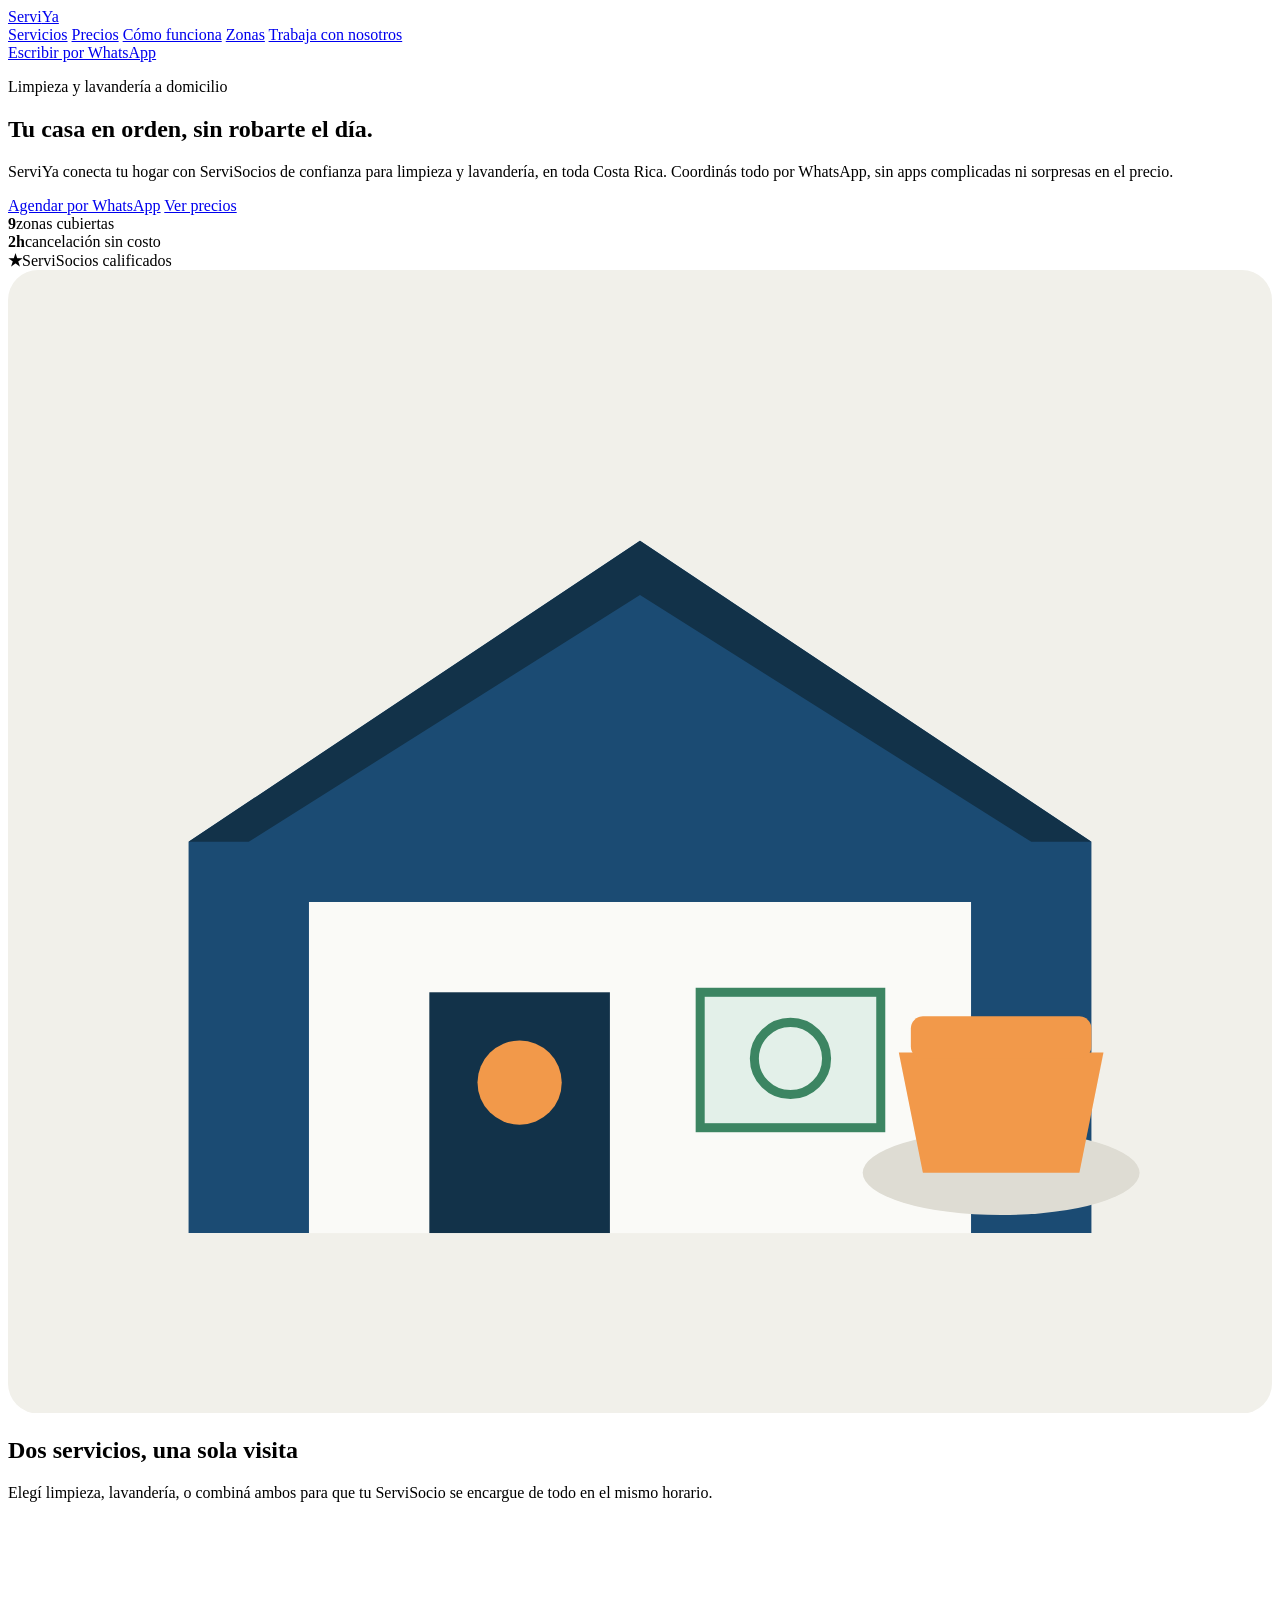
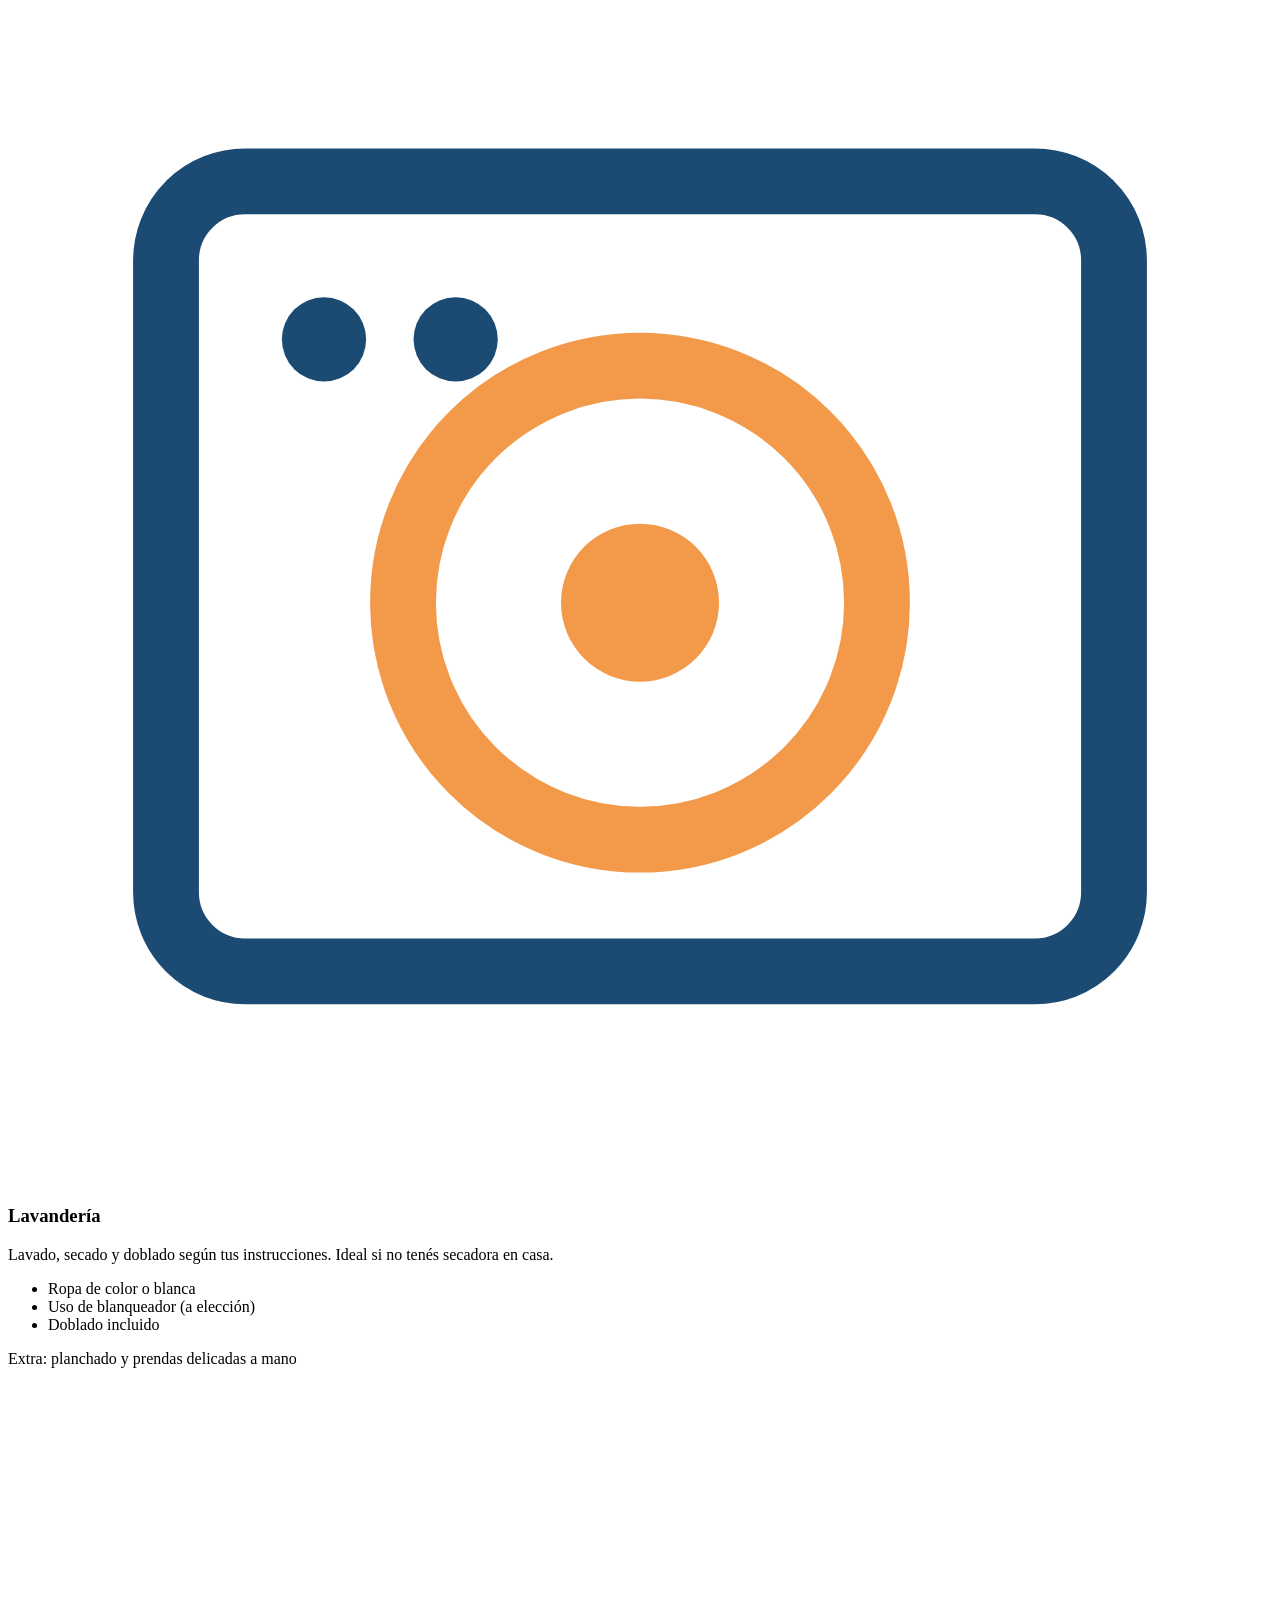
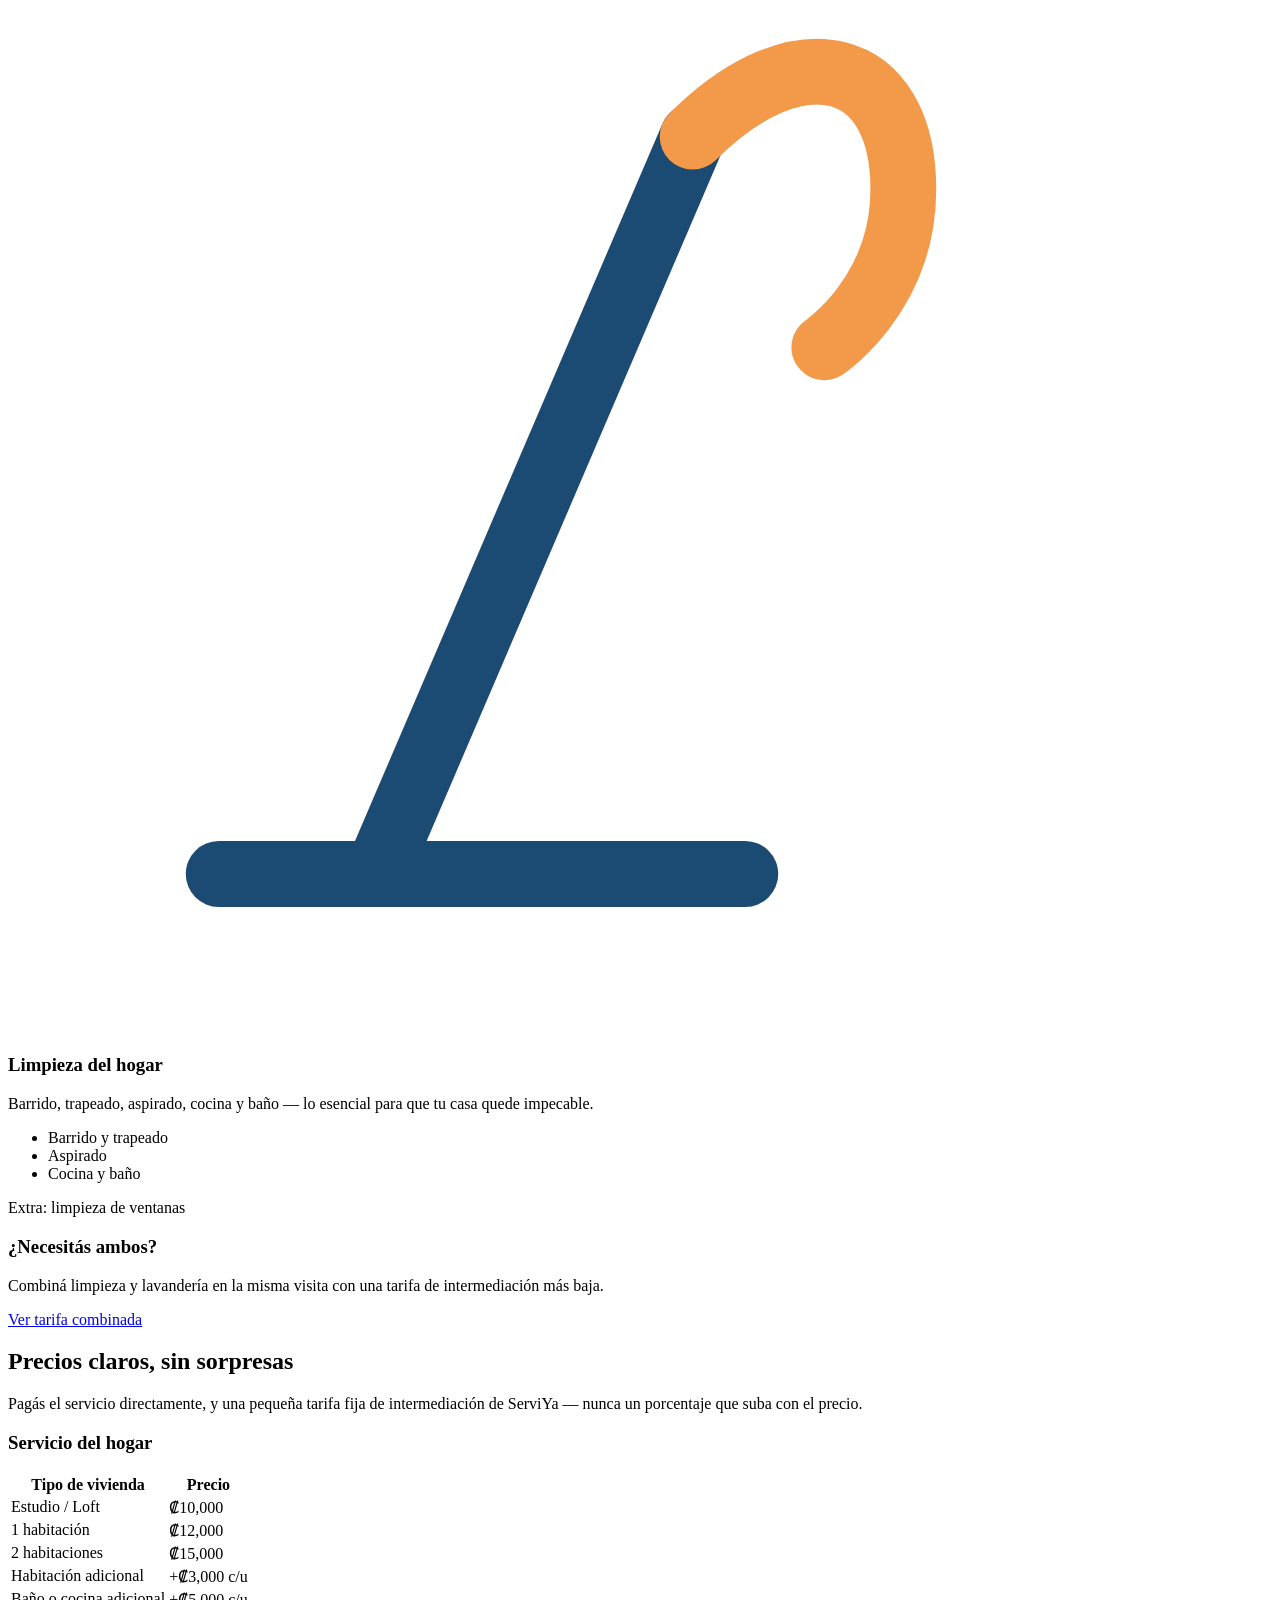
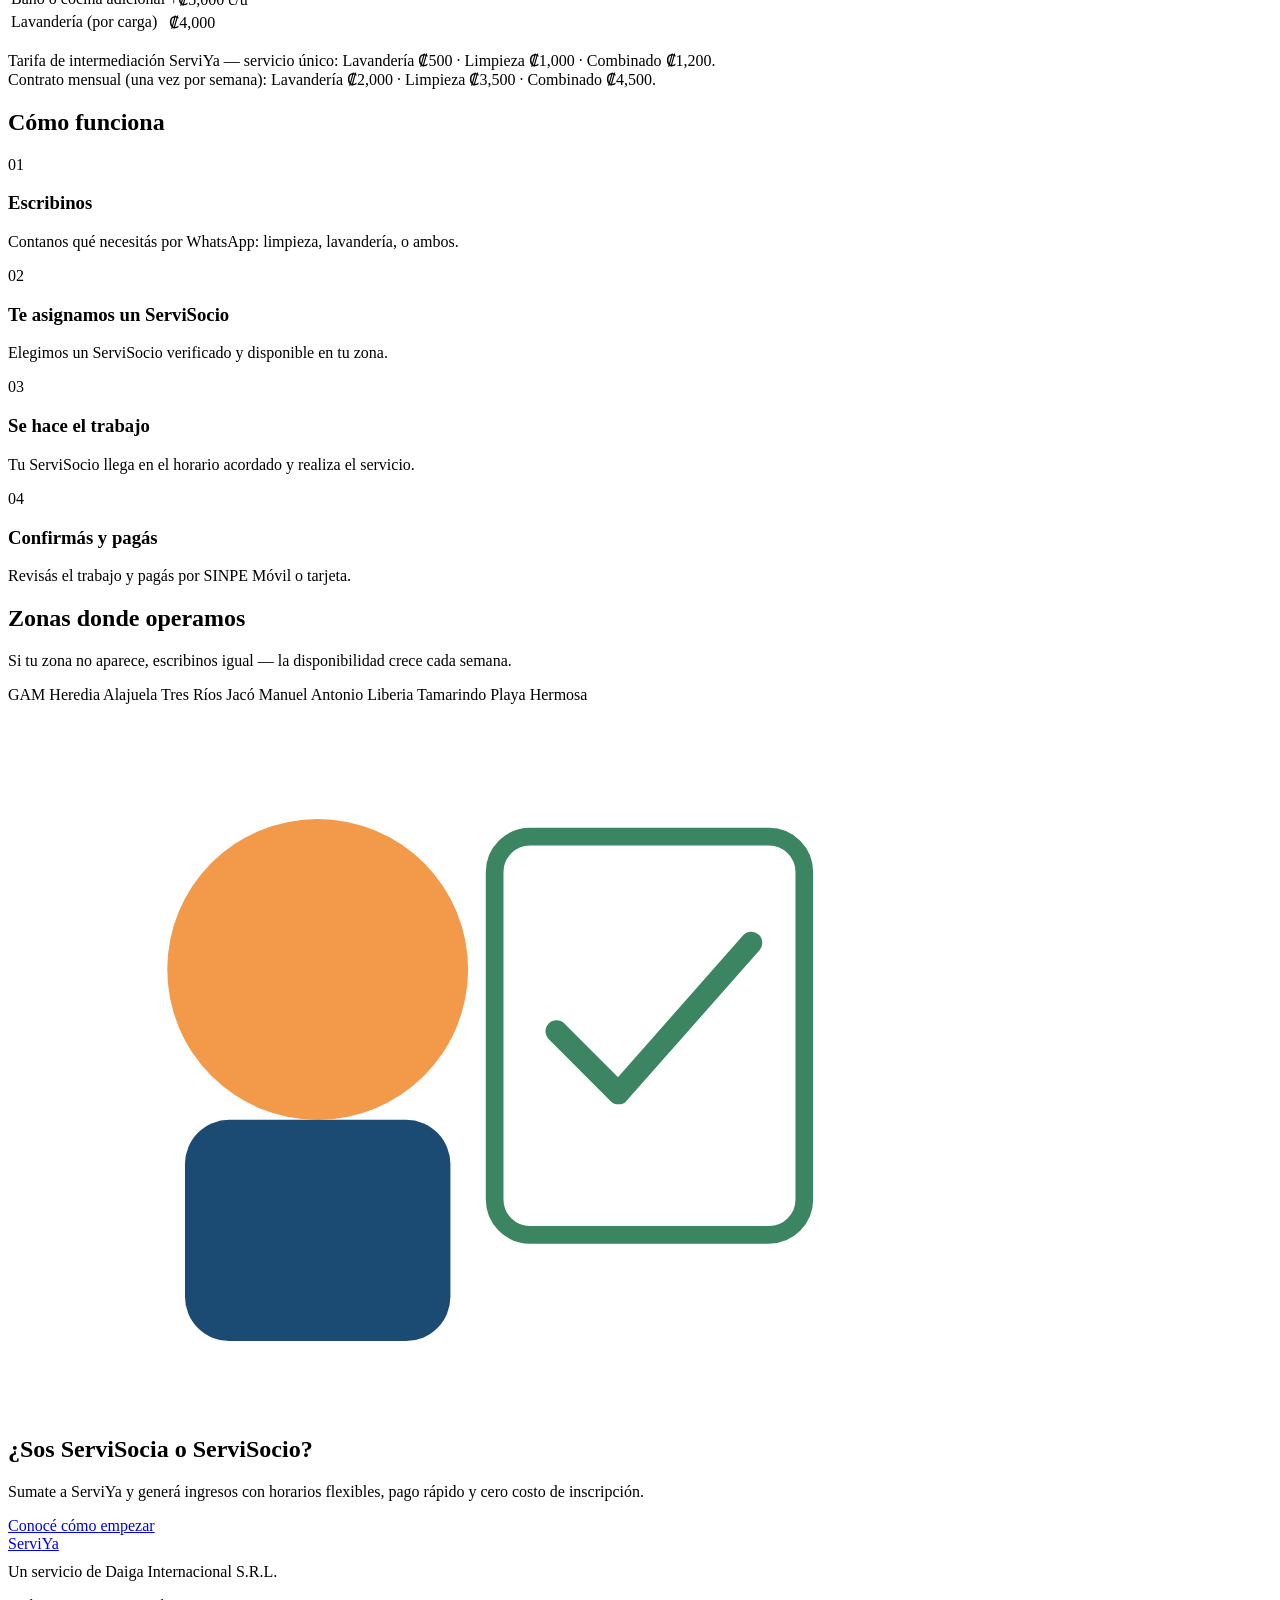
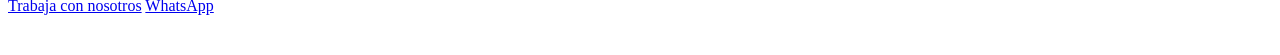
==== index.html @ 501db4bc "Add files via upload" ====
<!DOCTYPE html>
<html lang="es-CR">
<head>
<meta charset="UTF-8">
<meta name="viewport" content="width=device-width, initial-scale=1.0">
<title>ServiYa — Limpieza y lavandería a domicilio en Costa Rica</title>
<meta name="description" content="ServiYa conecta a familias y profesionales ocupados con ServiSocios de confianza para limpieza del hogar y lavandería en Costa Rica. Coordinación rápida por WhatsApp.">
<link rel="stylesheet" href="styles.css">
</head>
<body>

<header class="site">
  <div class="wrap nav">
    <a href="index.html" class="logo">Servi<span>Ya</span></a>
    <nav class="nav-links">
      <a href="#servicios">Servicios</a>
      <a href="#precios">Precios</a>
      <a href="#como-funciona">Cómo funciona</a>
      <a href="#zonas">Zonas</a>
      <a href="socios.html">Trabaja con nosotros</a>
    </nav>
    <a class="btn btn-primary" href="https://wa.me/50661637745?text=Hola%2C%20quiero%20agendar%20un%20servicio%20con%20ServiYa" target="_blank" rel="noopener">Escribir por WhatsApp</a>
  </div>
</header>

<section class="hero">
  <div class="wrap hero-grid">
    <div>
      <p class="eyebrow-plain">Limpieza y lavandería a domicilio</p>
      <h1>Tu casa en orden, sin robarte el día.</h1>
      <p class="lead">ServiYa conecta tu hogar con ServiSocios de confianza para limpieza y lavandería, en toda Costa Rica. Coordinás todo por WhatsApp, sin apps complicadas ni sorpresas en el precio.</p>
      <div class="hero-actions">
        <a class="btn btn-primary" href="https://wa.me/50661637745?text=Hola%2C%20quiero%20agendar%20un%20servicio%20con%20ServiYa" target="_blank" rel="noopener">Agendar por WhatsApp</a>
        <a class="btn btn-outline" href="#precios">Ver precios</a>
      </div>
      <div class="trust-row">
        <div class="trust-item"><strong>9</strong><span>zonas cubiertas</span></div>
        <div class="trust-item"><strong>2h</strong><span>cancelación sin costo</span></div>
        <div class="trust-item"><strong>★</strong><span>ServiSocios calificados</span></div>
      </div>
    </div>
    <div class="hero-art">
      <svg viewBox="0 0 420 380" width="100%" xmlns="http://www.w3.org/2000/svg" role="img" aria-label="Casa con canasta de ropa y utensilios de limpieza">
        <rect x="0" y="0" width="420" height="380" rx="10" fill="#F1F0EA"/>
        <path d="M60 190 L210 90 L360 190 V320 H60 Z" fill="#1B4B73"/>
        <rect x="100" y="210" width="220" height="110" fill="#FAFAF7"/>
        <rect x="140" y="240" width="60" height="80" fill="#123249"/>
        <circle cx="170" cy="270" r="14" fill="#F2994A"/>
        <rect x="230" y="240" width="60" height="45" fill="#E3F0E9" stroke="#3C8562" stroke-width="3"/>
        <circle cx="260" cy="262" r="12" fill="none" stroke="#3C8562" stroke-width="3"/>
        <path d="M210 90 L360 190 L340 190 L210 108 L80 190 L60 190 Z" fill="#123249"/>
        <g>
          <ellipse cx="330" cy="300" rx="46" ry="14" fill="#DEDCD3"/>
          <path d="M296 260 h68 l-8 40 h-52 z" fill="#F2994A"/>
          <rect x="300" y="248" width="60" height="14" rx="4" fill="#F2994A"/>
        </g>
      </svg>
    </div>
  </div>
</section>

<section id="servicios">
  <div class="wrap">
    <div class="section-head">
      <h2>Dos servicios, una sola visita</h2>
      <p>Elegí limpieza, lavandería, o combiná ambos para que tu ServiSocio se encargue de todo en el mismo horario.</p>
    </div>
    <div class="services-grid">
      <div class="service-col">
        <svg class="service-icon" viewBox="0 0 48 48" fill="none" xmlns="http://www.w3.org/2000/svg">
          <rect x="6" y="10" width="36" height="30" rx="3" stroke="#1B4B73" stroke-width="2.5"/>
          <circle cx="24" cy="26" r="9" stroke="#F2994A" stroke-width="2.5"/>
          <circle cx="24" cy="26" r="3" fill="#F2994A"/>
          <circle cx="12" cy="16" r="1.6" fill="#1B4B73"/>
          <circle cx="17" cy="16" r="1.6" fill="#1B4B73"/>
        </svg>
        <h3>Lavandería</h3>
        <p>Lavado, secado y doblado según tus instrucciones. Ideal si no tenés secadora en casa.</p>
        <ul class="service-list">
          <li>Ropa de color o blanca</li>
          <li>Uso de blanqueador (a elección)</li>
          <li>Doblado incluido</li>
        </ul>
        <span class="tag-extra">Extra: planchado y prendas delicadas a mano</span>
      </div>
      <div class="service-col">
        <svg class="service-icon" viewBox="0 0 48 48" fill="none" xmlns="http://www.w3.org/2000/svg">
          <path d="M14 42 L26 14" stroke="#1B4B73" stroke-width="2.5" stroke-linecap="round"/>
          <path d="M8 42 h20" stroke="#1B4B73" stroke-width="2.5" stroke-linecap="round"/>
          <path d="M26 14 c4 -4 8 -3 8 2 c0 4 -3 6 -3 6" stroke="#F2994A" stroke-width="2.5" stroke-linecap="round" fill="none"/>
        </svg>
        <h3>Limpieza del hogar</h3>
        <p>Barrido, trapeado, aspirado, cocina y baño — lo esencial para que tu casa quede impecable.</p>
        <ul class="service-list">
          <li>Barrido y trapeado</li>
          <li>Aspirado</li>
          <li>Cocina y baño</li>
        </ul>
        <span class="tag-extra">Extra: limpieza de ventanas</span>
      </div>
      <div class="service-col combo">
        <div>
          <h3>¿Necesitás ambos?</h3>
          <p>Combiná limpieza y lavandería en la misma visita con una tarifa de intermediación más baja.</p>
        </div>
        <a class="btn btn-primary" href="#precios">Ver tarifa combinada</a>
      </div>
    </div>
  </div>
</section>

<section id="precios">
  <div class="wrap">
    <div class="section-head">
      <h2>Precios claros, sin sorpresas</h2>
      <p>Pagás el servicio directamente, y una pequeña tarifa fija de intermediación de ServiYa — nunca un porcentaje que suba con el precio.</p>
    </div>

    <h3>Servicio del hogar</h3>
    <table class="pricing">
      <tr><th>Tipo de vivienda</th><th>Precio</th></tr>
      <tr><td>Estudio / Loft</td><td class="price">₡10,000</td></tr>
      <tr><td>1 habitación</td><td class="price">₡12,000</td></tr>
      <tr><td>2 habitaciones</td><td class="price">₡15,000</td></tr>
      <tr><td>Habitación adicional</td><td class="price">+₡3,000 c/u</td></tr>
      <tr><td>Baño o cocina adicional</td><td class="price">+₡5,000 c/u</td></tr>
      <tr><td>Lavandería (por carga)</td><td class="price">₡4,000</td></tr>
    </table>

    <p class="pricing-note">Tarifa de intermediación ServiYa — servicio único: Lavandería ₡500 · Limpieza ₡1,000 · Combinado ₡1,200.<br>
    Contrato mensual (una vez por semana): Lavandería ₡2,000 · Limpieza ₡3,500 · Combinado ₡4,500.</p>
  </div>
</section>

<section id="como-funciona">
  <div class="wrap">
    <div class="section-head">
      <h2>Cómo funciona</h2>
    </div>
    <div class="steps">
      <div class="step">
        <span class="num">01</span>
        <h3>Escribinos</h3>
        <p>Contanos qué necesitás por WhatsApp: limpieza, lavandería, o ambos.</p>
      </div>
      <div class="step">
        <span class="num">02</span>
        <h3>Te asignamos un ServiSocio</h3>
        <p>Elegimos un ServiSocio verificado y disponible en tu zona.</p>
      </div>
      <div class="step">
        <span class="num">03</span>
        <h3>Se hace el trabajo</h3>
        <p>Tu ServiSocio llega en el horario acordado y realiza el servicio.</p>
      </div>
      <div class="step">
        <span class="num">04</span>
        <h3>Confirmás y pagás</h3>
        <p>Revisás el trabajo y pagás por SINPE Móvil o tarjeta.</p>
      </div>
    </div>
  </div>
</section>

<section id="zonas">
  <div class="wrap">
    <div class="section-head">
      <h2>Zonas donde operamos</h2>
      <p>Si tu zona no aparece, escribinos igual — la disponibilidad crece cada semana.</p>
    </div>
    <div class="areas-list">
      <span class="area-pill">GAM</span>
      <span class="area-pill">Heredia</span>
      <span class="area-pill">Alajuela</span>
      <span class="area-pill">Tres Ríos</span>
      <span class="area-pill">Jacó</span>
      <span class="area-pill">Manuel Antonio</span>
      <span class="area-pill">Liberia</span>
      <span class="area-pill">Tamarindo</span>
      <span class="area-pill">Playa Hermosa</span>
    </div>
  </div>
</section>

<section class="provider-banner">
  <div class="wrap banner-grid">
    <div class="art-frame">
      <svg viewBox="0 0 200 160" width="70%" xmlns="http://www.w3.org/2000/svg">
        <circle cx="70" cy="60" r="34" fill="#F2994A"/>
        <rect x="40" y="94" width="60" height="50" rx="10" fill="#1B4B73"/>
        <rect x="110" y="30" width="70" height="90" rx="8" fill="none" stroke="#3C8562" stroke-width="4"/>
        <path d="M124 74 l14 14 l30 -34" fill="none" stroke="#3C8562" stroke-width="5" stroke-linecap="round" stroke-linejoin="round"/>
      </svg>
    </div>
    <div>
      <h2>¿Sos ServiSocia o ServiSocio?</h2>
      <p>Sumate a ServiYa y generá ingresos con horarios flexibles, pago rápido y cero costo de inscripción.</p>
      <a class="btn btn-primary" href="socios.html">Conocé cómo empezar</a>
    </div>
  </div>
</section>

<footer>
  <div class="wrap footer-grid">
    <div>
      <a href="index.html" class="logo">Servi<span>Ya</span></a>
      <p style="margin-top:10px;">Un servicio de Daiga Internacional S.R.L.</p>
    </div>
    <div class="footer-links">
      <a href="socios.html">Trabaja con nosotros</a>
      <a href="https://wa.me/50661637745" target="_blank" rel="noopener">WhatsApp</a>
    </div>
  </div>
</footer>

<a class="wa-float" href="https://wa.me/50661637745?text=Hola%2C%20quiero%20agendar%20un%20servicio%20con%20ServiYa" target="_blank" rel="noopener" aria-label="Contactar por WhatsApp">
  <svg width="28" height="28" viewBox="0 0 24 24" fill="#fff"><path d="M12.04 2C6.58 2 2.13 6.45 2.13 11.91c0 1.75.46 3.39 1.26 4.81L2 22l5.42-1.42a9.9 9.9 0 0 0 4.62 1.18h.01c5.46 0 9.9-4.45 9.9-9.91 0-2.65-1.03-5.13-2.9-7-1.87-1.87-4.35-2.85-7.01-2.85zm0 18.02h-.01a8.2 8.2 0 0 1-4.19-1.15l-.3-.18-3.12.82.83-3.04-.2-.31a8.15 8.15 0 0 1-1.26-4.35c0-4.52 3.68-8.2 8.21-8.2 2.19 0 4.25.86 5.8 2.4a8.14 8.14 0 0 1 2.4 5.81c0 4.52-3.68 8.2-8.16 8.2zm4.48-6.14c-.25-.12-1.45-.72-1.67-.8-.22-.08-.39-.12-.55.12-.16.25-.63.8-.77.96-.14.16-.28.18-.53.06-.25-.12-1.04-.38-1.98-1.22-.73-.65-1.22-1.46-1.37-1.7-.14-.25-.02-.39.11-.51.11-.11.25-.29.37-.43.12-.14.16-.25.25-.41.08-.16.04-.31-.02-.43-.06-.12-.55-1.32-.75-1.81-.2-.48-.4-.41-.55-.42-.14-.01-.31-.01-.47-.01-.16 0-.43.06-.65.31-.22.25-.86.84-.86 2.05 0 1.21.88 2.38 1 2.54.12.16 1.73 2.64 4.2 3.7.59.25 1.05.4 1.41.52.59.19 1.13.16 1.55.1.47-.07 1.45-.59 1.66-1.16.2-.57.2-1.06.14-1.16-.06-.1-.22-.16-.47-.28z"/></svg>
</a>

</body>
</html>
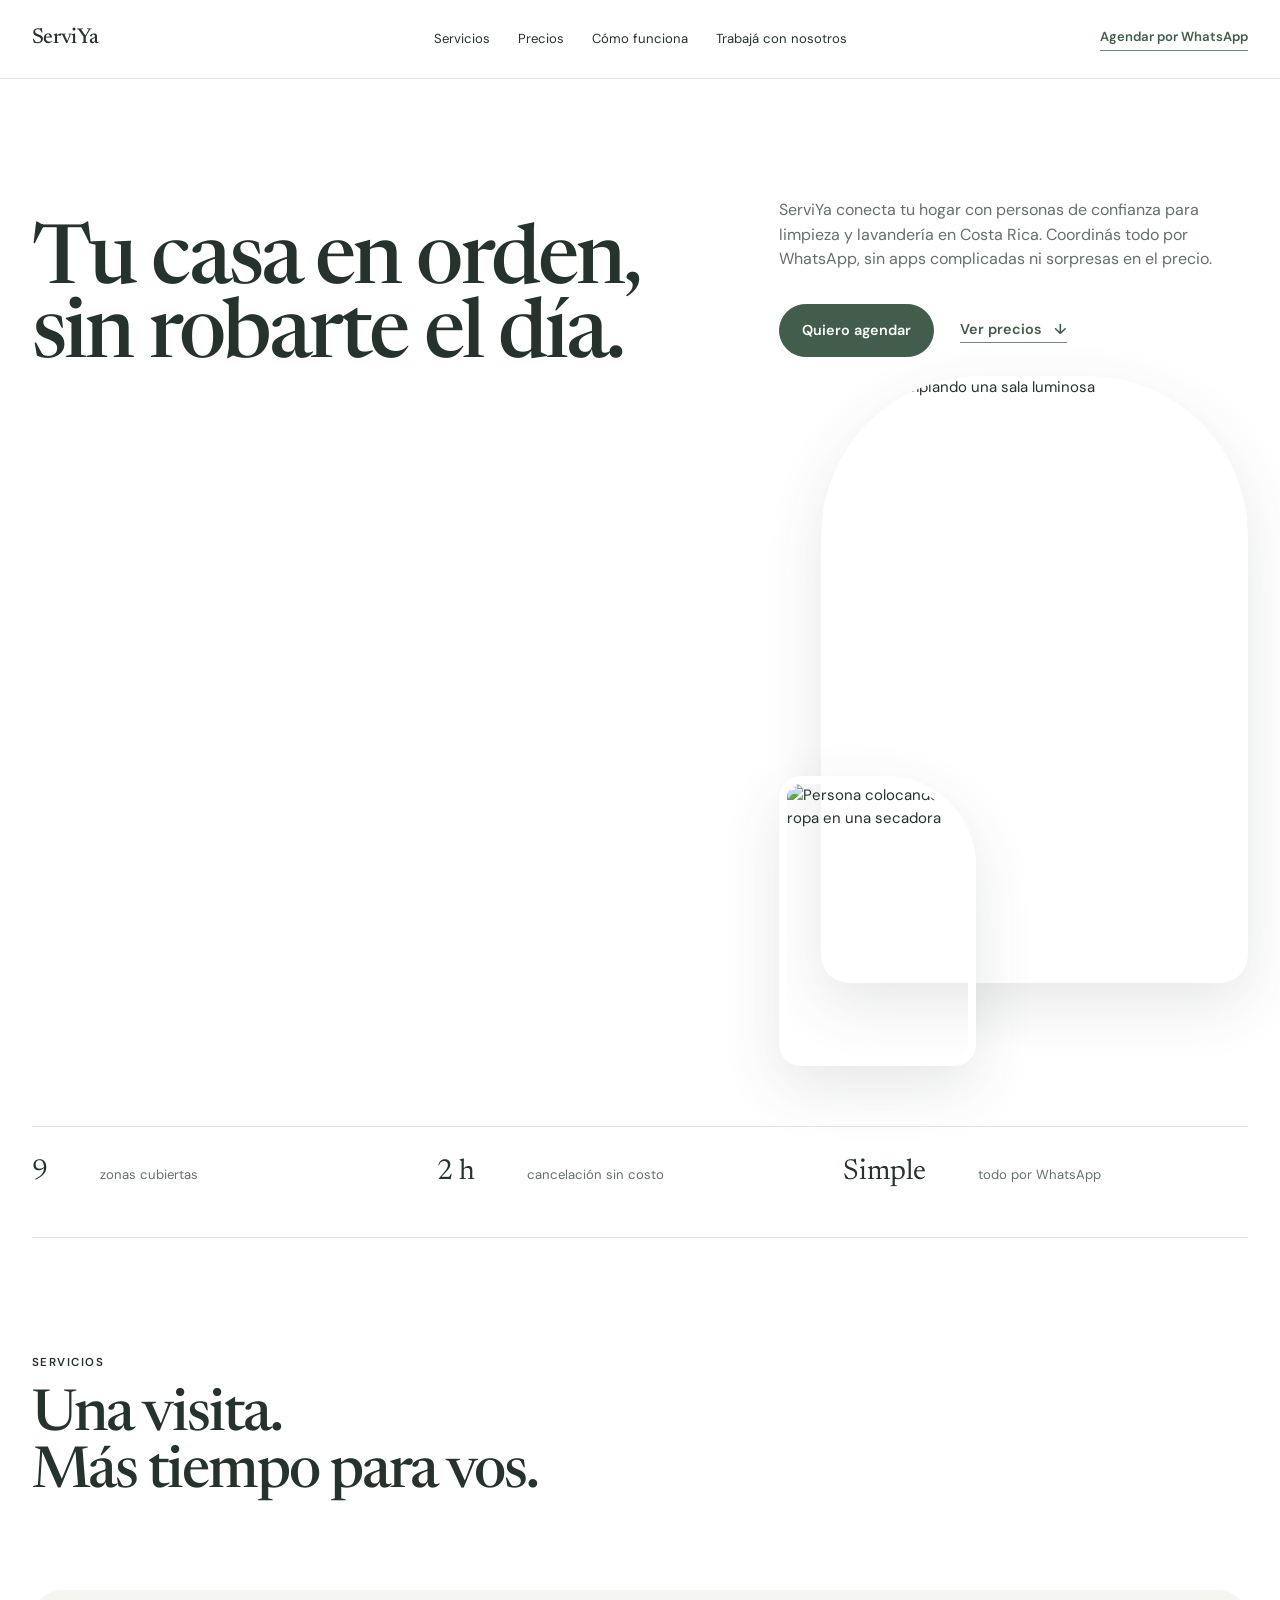
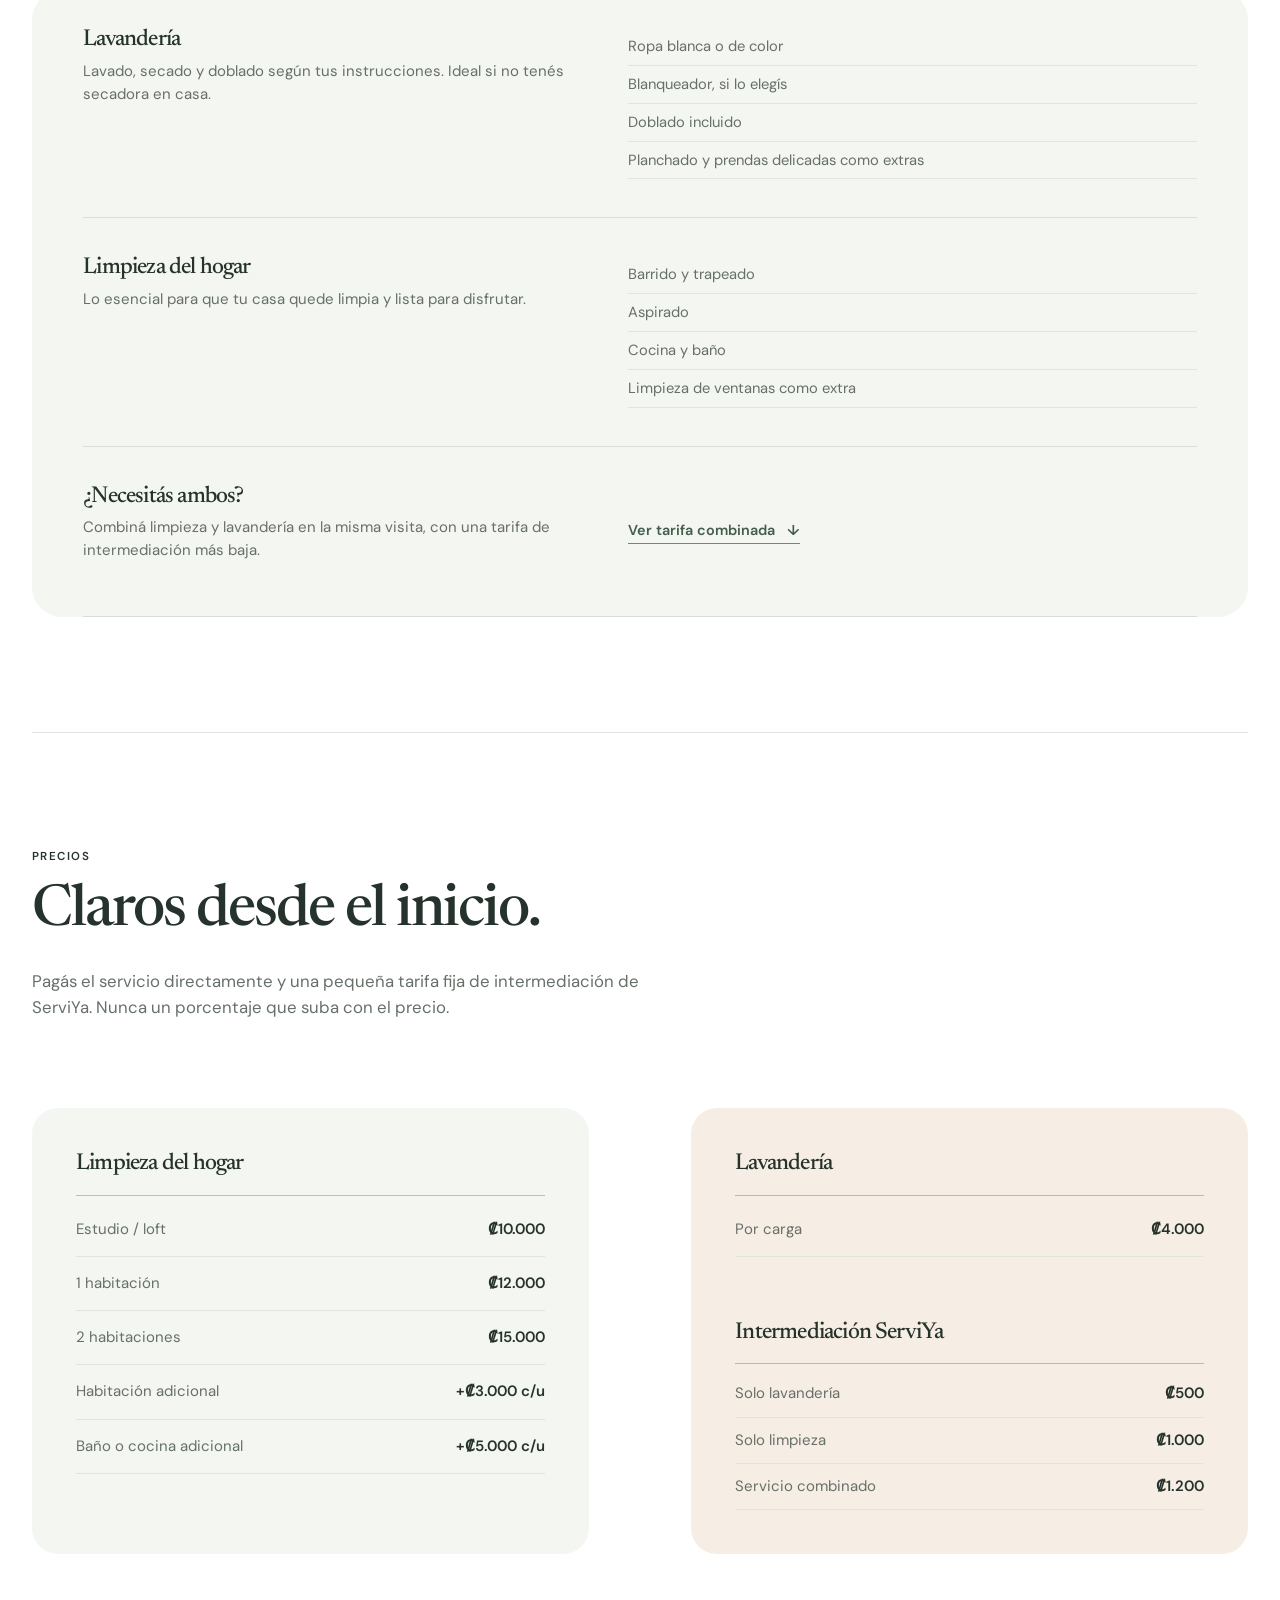
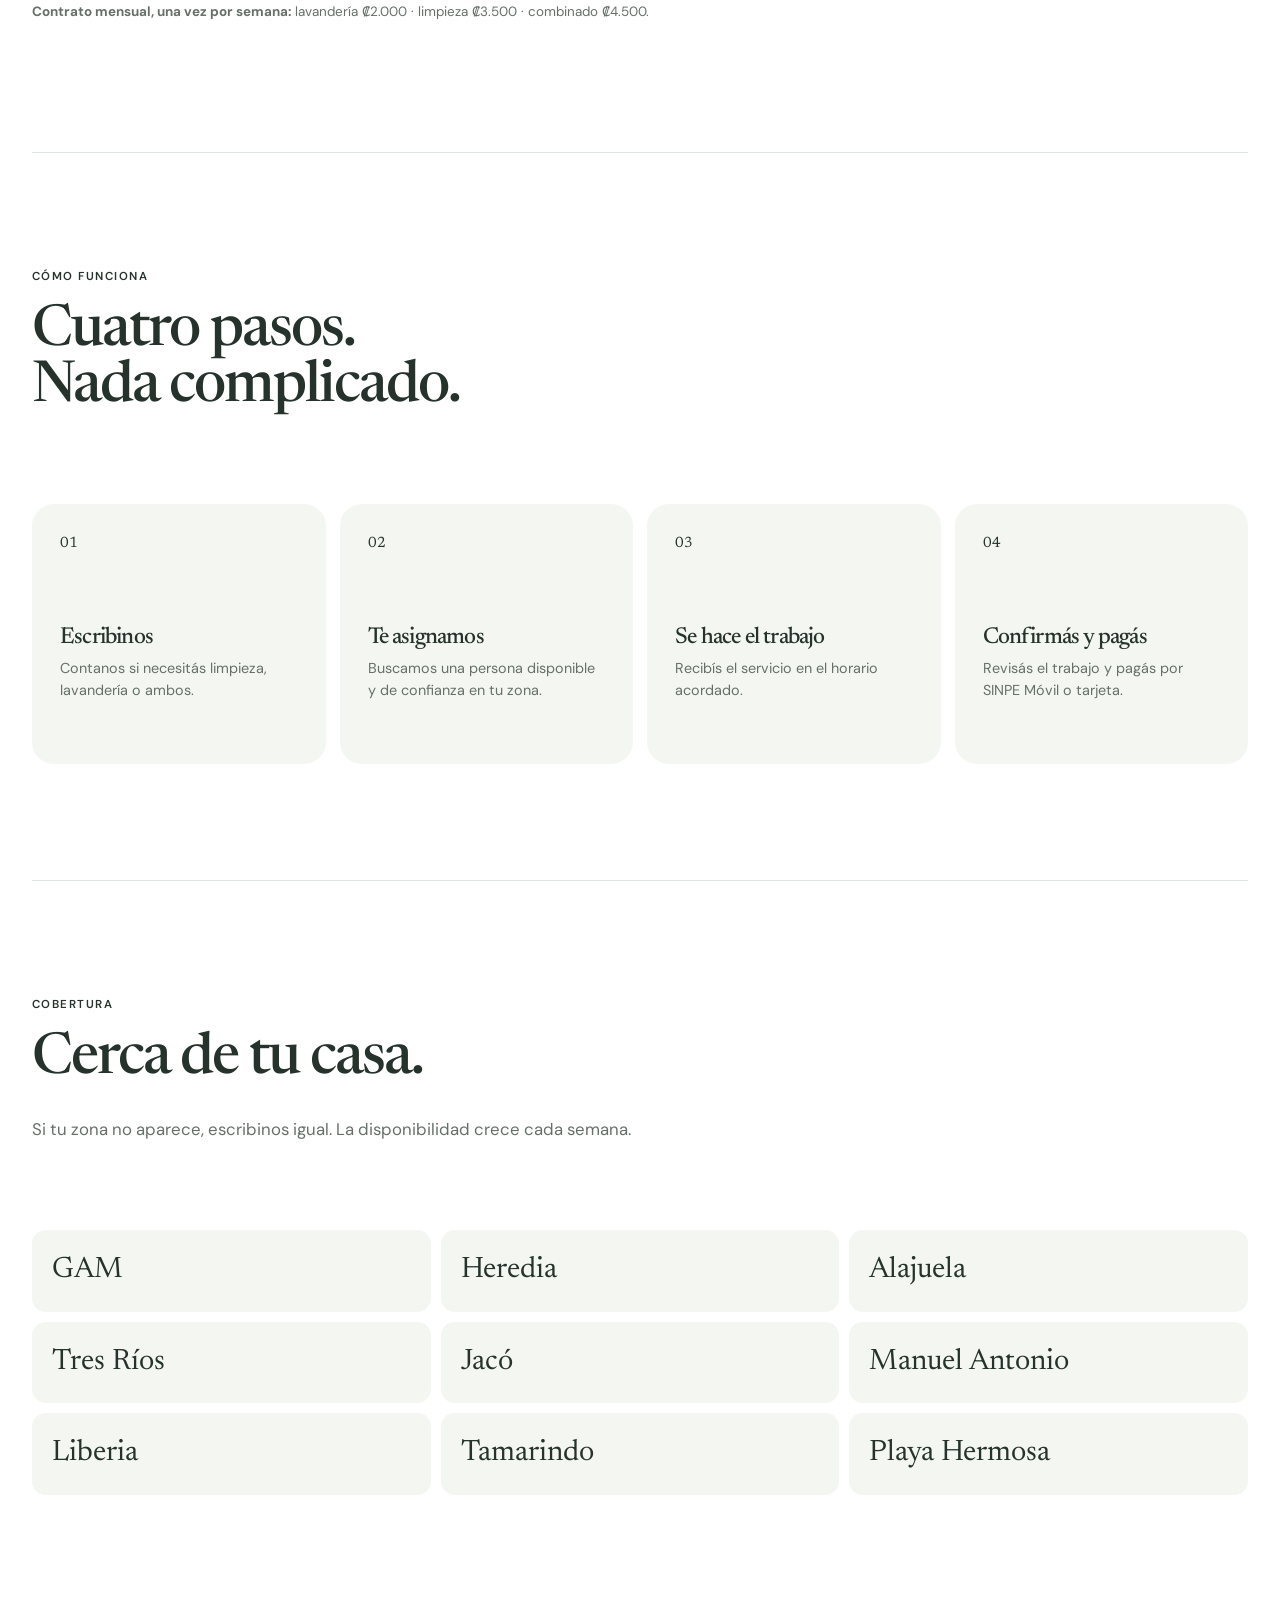
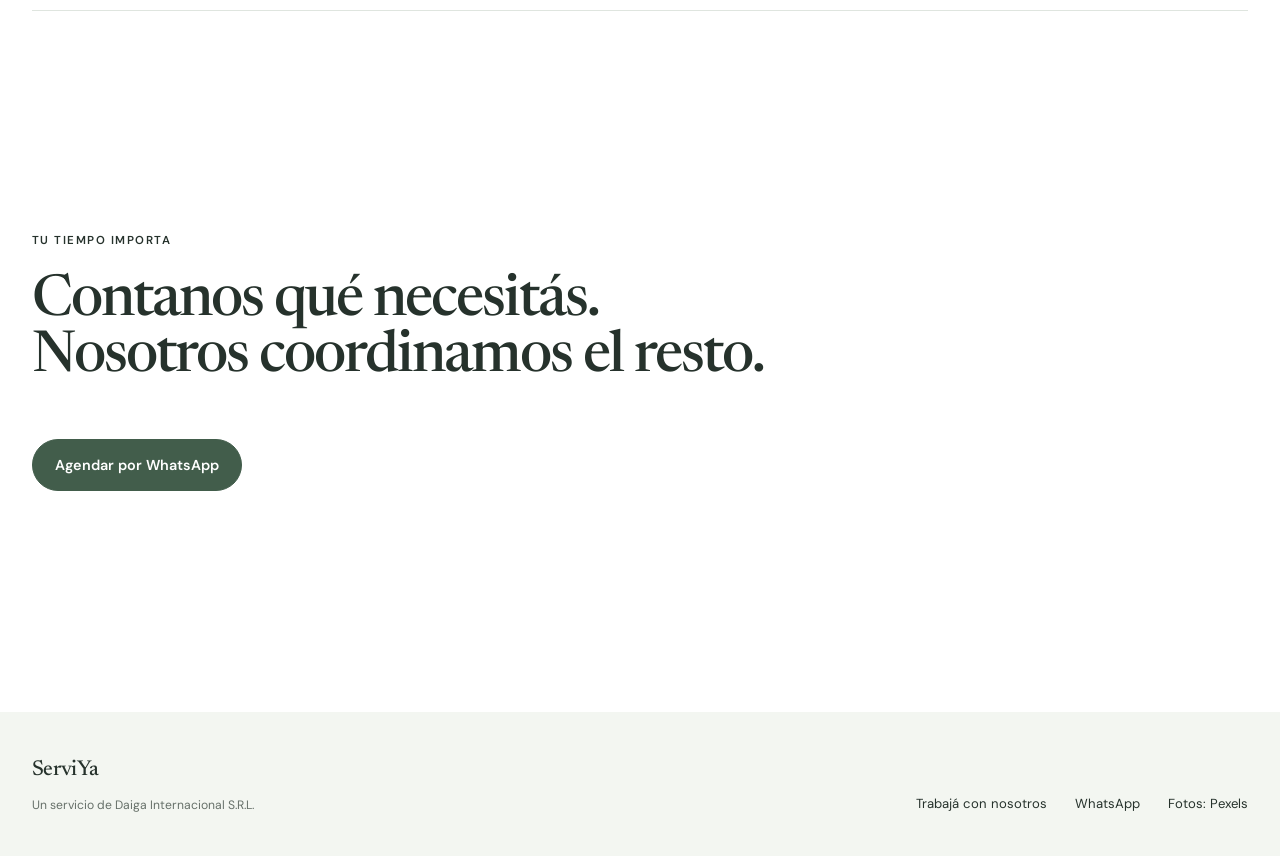
==== commit 07245c7a: "Add files via upload" ====
--- a/index.html
+++ b/index.html
@@ -1,221 +1,172 @@
-<!DOCTYPE html>
+<!doctype html>
 <html lang="es-CR">
 <head>
-<meta charset="UTF-8">
-<meta name="viewport" content="width=device-width, initial-scale=1.0">
-<title>ServiYa — Limpieza y lavandería a domicilio en Costa Rica</title>
-<meta name="description" content="ServiYa conecta a familias y profesionales ocupados con ServiSocios de confianza para limpieza del hogar y lavandería en Costa Rica. Coordinación rápida por WhatsApp.">
-<link rel="stylesheet" href="styles.css">
+  <meta charset="utf-8">
+  <meta name="viewport" content="width=device-width, initial-scale=1">
+  <title>ServiYa — Limpieza y lavandería a domicilio</title>
+  <meta name="description" content="Limpieza y lavandería a domicilio en Costa Rica, coordinadas de forma sencilla por WhatsApp.">
+  <link rel="preconnect" href="https://fonts.googleapis.com">
+  <link rel="preconnect" href="https://fonts.gstatic.com" crossorigin>
+  <link href="https://fonts.googleapis.com/css2?family=DM+Sans:wght@400;500;600&family=Newsreader:opsz,wght@6..72,500;6..72,600&display=swap" rel="stylesheet">
+  <link rel="stylesheet" href="styles.css">
 </head>
 <body>
+  <header class="site-header">
+    <div class="shell header-inner">
+      <a class="site-name" href="index.html" aria-label="ServiYa, inicio">ServiYa</a>
+      <nav class="main-nav" aria-label="Navegación principal">
+        <a href="#servicios">Servicios</a>
+        <a href="#precios">Precios</a>
+        <a href="#como-funciona">Cómo funciona</a>
+        <a href="socios.html">Trabajá con nosotros</a>
+      </nav>
+      <a class="header-cta" href="https://wa.me/50661637745?text=Hola%2C%20quiero%20agendar%20un%20servicio%20con%20ServiYa" target="_blank" rel="noopener">Agendar por WhatsApp</a>
+    </div>
+  </header>
 
-<header class="site">
-  <div class="wrap nav">
-    <a href="index.html" class="logo">Servi<span>Ya</span></a>
-    <nav class="nav-links">
-      <a href="#servicios">Servicios</a>
-      <a href="#precios">Precios</a>
-      <a href="#como-funciona">Cómo funciona</a>
-      <a href="#zonas">Zonas</a>
-      <a href="socios.html">Trabaja con nosotros</a>
-    </nav>
-    <a class="btn btn-primary" href="https://wa.me/50661637745?text=Hola%2C%20quiero%20agendar%20un%20servicio%20con%20ServiYa" target="_blank" rel="noopener">Escribir por WhatsApp</a>
-  </div>
-</header>
+  <main>
+    <section class="hero shell">
+      <h1>Tu casa en orden,<br>sin robarte el día.</h1>
+      <div class="hero-copy">
+        <p>ServiYa conecta tu hogar con personas de confianza para limpieza y lavandería en Costa Rica. Coordinás todo por WhatsApp, sin apps complicadas ni sorpresas en el precio.</p>
+        <div class="actions">
+          <a class="button button-dark" href="https://wa.me/50661637745?text=Hola%2C%20quiero%20agendar%20un%20servicio%20con%20ServiYa" target="_blank" rel="noopener">Quiero agendar</a>
+          <a class="text-link" href="#precios">Ver precios <span aria-hidden="true">↓</span></a>
+        </div>
+      </div>
+      <div class="hero-media" aria-label="Servicios de limpieza y lavandería en el hogar">
+        <img class="hero-photo hero-photo-main" src="assets/cleaning-home.webp" alt="Persona limpiando una sala luminosa" width="1200" height="1800">
+        <img class="hero-photo hero-photo-inset" src="assets/laundry-home.webp" alt="Persona colocando ropa en una secadora" width="1200" height="1800">
+      </div>
+      <dl class="facts" aria-label="Datos del servicio">
+        <div><dt>9</dt><dd>zonas cubiertas</dd></div>
+        <div><dt>2 h</dt><dd>cancelación sin costo</dd></div>
+        <div><dt>Simple</dt><dd>todo por WhatsApp</dd></div>
+      </dl>
+    </section>
 
-<section class="hero">
-  <div class="wrap hero-grid">
-    <div>
-      <p class="eyebrow-plain">Limpieza y lavandería a domicilio</p>
-      <h1>Tu casa en orden, sin robarte el día.</h1>
-      <p class="lead">ServiYa conecta tu hogar con ServiSocios de confianza para limpieza y lavandería, en toda Costa Rica. Coordinás todo por WhatsApp, sin apps complicadas ni sorpresas en el precio.</p>
-      <div class="hero-actions">
-        <a class="btn btn-primary" href="https://wa.me/50661637745?text=Hola%2C%20quiero%20agendar%20un%20servicio%20con%20ServiYa" target="_blank" rel="noopener">Agendar por WhatsApp</a>
-        <a class="btn btn-outline" href="#precios">Ver precios</a>
+    <section class="section shell" id="servicios">
+      <div class="section-intro">
+        <div>
+          <p class="kicker">Servicios</p>
+          <h2>Una visita.<br>Más tiempo para vos.</h2>
+        </div>
       </div>
-      <div class="trust-row">
-        <div class="trust-item"><strong>9</strong><span>zonas cubiertas</span></div>
-        <div class="trust-item"><strong>2h</strong><span>cancelación sin costo</span></div>
-        <div class="trust-item"><strong>★</strong><span>ServiSocios calificados</span></div>
+
+      <div class="service-list">
+        <article class="service-item">
+          <div>
+            <h3>Lavandería</h3>
+            <p>Lavado, secado y doblado según tus instrucciones. Ideal si no tenés secadora en casa.</p>
+          </div>
+          <ul>
+            <li>Ropa blanca o de color</li>
+            <li>Blanqueador, si lo elegís</li>
+            <li>Doblado incluido</li>
+            <li>Planchado y prendas delicadas como extras</li>
+          </ul>
+        </article>
+
+        <article class="service-item">
+          <div>
+            <h3>Limpieza del hogar</h3>
+            <p>Lo esencial para que tu casa quede limpia y lista para disfrutar.</p>
+          </div>
+          <ul>
+            <li>Barrido y trapeado</li>
+            <li>Aspirado</li>
+            <li>Cocina y baño</li>
+            <li>Limpieza de ventanas como extra</li>
+          </ul>
+        </article>
+
+        <article class="service-item service-combined">
+          <div>
+            <h3>¿Necesitás ambos?</h3>
+            <p>Combiná limpieza y lavandería en la misma visita, con una tarifa de intermediación más baja.</p>
+          </div>
+          <a class="text-link" href="#precios">Ver tarifa combinada <span aria-hidden="true">↓</span></a>
+        </article>
       </div>
+    </section>
+
+    <section class="section shell" id="precios">
+      <div class="section-intro">
+        <div>
+          <p class="kicker">Precios</p>
+          <h2>Claros desde el inicio.</h2>
+          <p class="intro-copy">Pagás el servicio directamente y una pequeña tarifa fija de intermediación de ServiYa. Nunca un porcentaje que suba con el precio.</p>
+        </div>
+      </div>
+
+      <div class="pricing-layout">
+        <div class="price-group">
+          <h3>Limpieza del hogar</h3>
+          <dl class="price-list">
+            <div><dt>Estudio / loft</dt><dd>₡10.000</dd></div>
+            <div><dt>1 habitación</dt><dd>₡12.000</dd></div>
+            <div><dt>2 habitaciones</dt><dd>₡15.000</dd></div>
+            <div><dt>Habitación adicional</dt><dd>+₡3.000 c/u</dd></div>
+            <div><dt>Baño o cocina adicional</dt><dd>+₡5.000 c/u</dd></div>
+          </dl>
+        </div>
+        <div class="price-group">
+          <h3>Lavandería</h3>
+          <dl class="price-list">
+            <div><dt>Por carga</dt><dd>₡4.000</dd></div>
+          </dl>
+          <h3 class="subheading">Intermediación ServiYa</h3>
+          <dl class="price-list compact">
+            <div><dt>Solo lavandería</dt><dd>₡500</dd></div>
+            <div><dt>Solo limpieza</dt><dd>₡1.000</dd></div>
+            <div><dt>Servicio combinado</dt><dd>₡1.200</dd></div>
+          </dl>
+        </div>
+      </div>
+      <p class="fine-print"><strong>Contrato mensual, una vez por semana:</strong> lavandería ₡2.000 · limpieza ₡3.500 · combinado ₡4.500.</p>
+    </section>
+
+    <section class="section shell" id="como-funciona">
+      <div class="section-intro">
+        <div>
+          <p class="kicker">Cómo funciona</p>
+          <h2>Cuatro pasos.<br>Nada complicado.</h2>
+        </div>
+      </div>
+
+      <ol class="steps">
+        <li><span>01</span><h3>Escribinos</h3><p>Contanos si necesitás limpieza, lavandería o ambos.</p></li>
+        <li><span>02</span><h3>Te asignamos</h3><p>Buscamos una persona disponible y de confianza en tu zona.</p></li>
+        <li><span>03</span><h3>Se hace el trabajo</h3><p>Recibís el servicio en el horario acordado.</p></li>
+        <li><span>04</span><h3>Confirmás y pagás</h3><p>Revisás el trabajo y pagás por SINPE Móvil o tarjeta.</p></li>
+      </ol>
+    </section>
+
+    <section class="section shell" id="zonas">
+      <div class="section-intro">
+        <div>
+          <p class="kicker">Cobertura</p>
+          <h2>Cerca de tu casa.</h2>
+          <p class="intro-copy">Si tu zona no aparece, escribinos igual. La disponibilidad crece cada semana.</p>
+        </div>
+      </div>
+      <ul class="locations" aria-label="Zonas de cobertura">
+        <li>GAM</li><li>Heredia</li><li>Alajuela</li><li>Tres Ríos</li><li>Jacó</li><li>Manuel Antonio</li><li>Liberia</li><li>Tamarindo</li><li>Playa Hermosa</li>
+      </ul>
+    </section>
+
+    <section class="closing shell">
+      <p class="kicker">Tu tiempo importa</p>
+      <h2>Contanos qué necesitás.<br>Nosotros coordinamos el resto.</h2>
+      <a class="button button-dark" href="https://wa.me/50661637745?text=Hola%2C%20quiero%20agendar%20un%20servicio%20con%20ServiYa" target="_blank" rel="noopener">Agendar por WhatsApp</a>
+    </section>
+  </main>
+
+  <footer class="site-footer">
+    <div class="shell footer-inner">
+      <div><p class="site-name">ServiYa</p><p>Un servicio de Daiga Internacional S.R.L.</p></div>
+      <div class="footer-links"><a href="socios.html">Trabajá con nosotros</a><a href="https://wa.me/50661637745" target="_blank" rel="noopener">WhatsApp</a><a href="https://www.pexels.com/" target="_blank" rel="noopener">Fotos: Pexels</a></div>
     </div>
-    <div class="hero-art">
-      <svg viewBox="0 0 420 380" width="100%" xmlns="http://www.w3.org/2000/svg" role="img" aria-label="Casa con canasta de ropa y utensilios de limpieza">
-        <rect x="0" y="0" width="420" height="380" rx="10" fill="#F1F0EA"/>
-        <path d="M60 190 L210 90 L360 190 V320 H60 Z" fill="#1B4B73"/>
-        <rect x="100" y="210" width="220" height="110" fill="#FAFAF7"/>
-        <rect x="140" y="240" width="60" height="80" fill="#123249"/>
-        <circle cx="170" cy="270" r="14" fill="#F2994A"/>
-        <rect x="230" y="240" width="60" height="45" fill="#E3F0E9" stroke="#3C8562" stroke-width="3"/>
-        <circle cx="260" cy="262" r="12" fill="none" stroke="#3C8562" stroke-width="3"/>
-        <path d="M210 90 L360 190 L340 190 L210 108 L80 190 L60 190 Z" fill="#123249"/>
-        <g>
-          <ellipse cx="330" cy="300" rx="46" ry="14" fill="#DEDCD3"/>
-          <path d="M296 260 h68 l-8 40 h-52 z" fill="#F2994A"/>
-          <rect x="300" y="248" width="60" height="14" rx="4" fill="#F2994A"/>
-        </g>
-      </svg>
-    </div>
-  </div>
-</section>
-
-<section id="servicios">
-  <div class="wrap">
-    <div class="section-head">
-      <h2>Dos servicios, una sola visita</h2>
-      <p>Elegí limpieza, lavandería, o combiná ambos para que tu ServiSocio se encargue de todo en el mismo horario.</p>
-    </div>
-    <div class="services-grid">
-      <div class="service-col">
-        <svg class="service-icon" viewBox="0 0 48 48" fill="none" xmlns="http://www.w3.org/2000/svg">
-          <rect x="6" y="10" width="36" height="30" rx="3" stroke="#1B4B73" stroke-width="2.5"/>
-          <circle cx="24" cy="26" r="9" stroke="#F2994A" stroke-width="2.5"/>
-          <circle cx="24" cy="26" r="3" fill="#F2994A"/>
-          <circle cx="12" cy="16" r="1.6" fill="#1B4B73"/>
-          <circle cx="17" cy="16" r="1.6" fill="#1B4B73"/>
-        </svg>
-        <h3>Lavandería</h3>
-        <p>Lavado, secado y doblado según tus instrucciones. Ideal si no tenés secadora en casa.</p>
-        <ul class="service-list">
-          <li>Ropa de color o blanca</li>
-          <li>Uso de blanqueador (a elección)</li>
-          <li>Doblado incluido</li>
-        </ul>
-        <span class="tag-extra">Extra: planchado y prendas delicadas a mano</span>
-      </div>
-      <div class="service-col">
-        <svg class="service-icon" viewBox="0 0 48 48" fill="none" xmlns="http://www.w3.org/2000/svg">
-          <path d="M14 42 L26 14" stroke="#1B4B73" stroke-width="2.5" stroke-linecap="round"/>
-          <path d="M8 42 h20" stroke="#1B4B73" stroke-width="2.5" stroke-linecap="round"/>
-          <path d="M26 14 c4 -4 8 -3 8 2 c0 4 -3 6 -3 6" stroke="#F2994A" stroke-width="2.5" stroke-linecap="round" fill="none"/>
-        </svg>
-        <h3>Limpieza del hogar</h3>
-        <p>Barrido, trapeado, aspirado, cocina y baño — lo esencial para que tu casa quede impecable.</p>
-        <ul class="service-list">
-          <li>Barrido y trapeado</li>
-          <li>Aspirado</li>
-          <li>Cocina y baño</li>
-        </ul>
-        <span class="tag-extra">Extra: limpieza de ventanas</span>
-      </div>
-      <div class="service-col combo">
-        <div>
-          <h3>¿Necesitás ambos?</h3>
-          <p>Combiná limpieza y lavandería en la misma visita con una tarifa de intermediación más baja.</p>
-        </div>
-        <a class="btn btn-primary" href="#precios">Ver tarifa combinada</a>
-      </div>
-    </div>
-  </div>
-</section>
-
-<section id="precios">
-  <div class="wrap">
-    <div class="section-head">
-      <h2>Precios claros, sin sorpresas</h2>
-      <p>Pagás el servicio directamente, y una pequeña tarifa fija de intermediación de ServiYa — nunca un porcentaje que suba con el precio.</p>
-    </div>
-
-    <h3>Servicio del hogar</h3>
-    <table class="pricing">
-      <tr><th>Tipo de vivienda</th><th>Precio</th></tr>
-      <tr><td>Estudio / Loft</td><td class="price">₡10,000</td></tr>
-      <tr><td>1 habitación</td><td class="price">₡12,000</td></tr>
-      <tr><td>2 habitaciones</td><td class="price">₡15,000</td></tr>
-      <tr><td>Habitación adicional</td><td class="price">+₡3,000 c/u</td></tr>
-      <tr><td>Baño o cocina adicional</td><td class="price">+₡5,000 c/u</td></tr>
-      <tr><td>Lavandería (por carga)</td><td class="price">₡4,000</td></tr>
-    </table>
-
-    <p class="pricing-note">Tarifa de intermediación ServiYa — servicio único: Lavandería ₡500 · Limpieza ₡1,000 · Combinado ₡1,200.<br>
-    Contrato mensual (una vez por semana): Lavandería ₡2,000 · Limpieza ₡3,500 · Combinado ₡4,500.</p>
-  </div>
-</section>
-
-<section id="como-funciona">
-  <div class="wrap">
-    <div class="section-head">
-      <h2>Cómo funciona</h2>
-    </div>
-    <div class="steps">
-      <div class="step">
-        <span class="num">01</span>
-        <h3>Escribinos</h3>
-        <p>Contanos qué necesitás por WhatsApp: limpieza, lavandería, o ambos.</p>
-      </div>
-      <div class="step">
-        <span class="num">02</span>
-        <h3>Te asignamos un ServiSocio</h3>
-        <p>Elegimos un ServiSocio verificado y disponible en tu zona.</p>
-      </div>
-      <div class="step">
-        <span class="num">03</span>
-        <h3>Se hace el trabajo</h3>
-        <p>Tu ServiSocio llega en el horario acordado y realiza el servicio.</p>
-      </div>
-      <div class="step">
-        <span class="num">04</span>
-        <h3>Confirmás y pagás</h3>
-        <p>Revisás el trabajo y pagás por SINPE Móvil o tarjeta.</p>
-      </div>
-    </div>
-  </div>
-</section>
-
-<section id="zonas">
-  <div class="wrap">
-    <div class="section-head">
-      <h2>Zonas donde operamos</h2>
-      <p>Si tu zona no aparece, escribinos igual — la disponibilidad crece cada semana.</p>
-    </div>
-    <div class="areas-list">
-      <span class="area-pill">GAM</span>
-      <span class="area-pill">Heredia</span>
-      <span class="area-pill">Alajuela</span>
-      <span class="area-pill">Tres Ríos</span>
-      <span class="area-pill">Jacó</span>
-      <span class="area-pill">Manuel Antonio</span>
-      <span class="area-pill">Liberia</span>
-      <span class="area-pill">Tamarindo</span>
-      <span class="area-pill">Playa Hermosa</span>
-    </div>
-  </div>
-</section>
-
-<section class="provider-banner">
-  <div class="wrap banner-grid">
-    <div class="art-frame">
-      <svg viewBox="0 0 200 160" width="70%" xmlns="http://www.w3.org/2000/svg">
-        <circle cx="70" cy="60" r="34" fill="#F2994A"/>
-        <rect x="40" y="94" width="60" height="50" rx="10" fill="#1B4B73"/>
-        <rect x="110" y="30" width="70" height="90" rx="8" fill="none" stroke="#3C8562" stroke-width="4"/>
-        <path d="M124 74 l14 14 l30 -34" fill="none" stroke="#3C8562" stroke-width="5" stroke-linecap="round" stroke-linejoin="round"/>
-      </svg>
-    </div>
-    <div>
-      <h2>¿Sos ServiSocia o ServiSocio?</h2>
-      <p>Sumate a ServiYa y generá ingresos con horarios flexibles, pago rápido y cero costo de inscripción.</p>
-      <a class="btn btn-primary" href="socios.html">Conocé cómo empezar</a>
-    </div>
-  </div>
-</section>
-
-<footer>
-  <div class="wrap footer-grid">
-    <div>
-      <a href="index.html" class="logo">Servi<span>Ya</span></a>
-      <p style="margin-top:10px;">Un servicio de Daiga Internacional S.R.L.</p>
-    </div>
-    <div class="footer-links">
-      <a href="socios.html">Trabaja con nosotros</a>
-      <a href="https://wa.me/50661637745" target="_blank" rel="noopener">WhatsApp</a>
-    </div>
-  </div>
-</footer>
-
-<a class="wa-float" href="https://wa.me/50661637745?text=Hola%2C%20quiero%20agendar%20un%20servicio%20con%20ServiYa" target="_blank" rel="noopener" aria-label="Contactar por WhatsApp">
-  <svg width="28" height="28" viewBox="0 0 24 24" fill="#fff"><path d="M12.04 2C6.58 2 2.13 6.45 2.13 11.91c0 1.75.46 3.39 1.26 4.81L2 22l5.42-1.42a9.9 9.9 0 0 0 4.62 1.18h.01c5.46 0 9.9-4.45 9.9-9.91 0-2.65-1.03-5.13-2.9-7-1.87-1.87-4.35-2.85-7.01-2.85zm0 18.02h-.01a8.2 8.2 0 0 1-4.19-1.15l-.3-.18-3.12.82.83-3.04-.2-.31a8.15 8.15 0 0 1-1.26-4.35c0-4.52 3.68-8.2 8.21-8.2 2.19 0 4.25.86 5.8 2.4a8.14 8.14 0 0 1 2.4 5.81c0 4.52-3.68 8.2-8.16 8.2zm4.48-6.14c-.25-.12-1.45-.72-1.67-.8-.22-.08-.39-.12-.55.12-.16.25-.63.8-.77.96-.14.16-.28.18-.53.06-.25-.12-1.04-.38-1.98-1.22-.73-.65-1.22-1.46-1.37-1.7-.14-.25-.02-.39.11-.51.11-.11.25-.29.37-.43.12-.14.16-.25.25-.41.08-.16.04-.31-.02-.43-.06-.12-.55-1.32-.75-1.81-.2-.48-.4-.41-.55-.42-.14-.01-.31-.01-.47-.01-.16 0-.43.06-.65.31-.22.25-.86.84-.86 2.05 0 1.21.88 2.38 1 2.54.12.16 1.73 2.64 4.2 3.7.59.25 1.05.4 1.41.52.59.19 1.13.16 1.55.1.47-.07 1.45-.59 1.66-1.16.2-.57.2-1.06.14-1.16-.06-.1-.22-.16-.47-.28z"/></svg>
-</a>
-
+  </footer>
 </body>
 </html>
--- a/styles.css
+++ b/styles.css
@@ -0,0 +1,474 @@
+:root {
+  --ink: #26322c;
+  --muted: #667069;
+  --line: #dfe5df;
+  --soft: #f3f6f1;
+  --warm: #f6eee4;
+  --sage: #6f8977;
+  --sage-dark: #425d4b;
+  --white: #ffffff;
+  --serif: "Newsreader", Georgia, serif;
+  --sans: "DM Sans", sans-serif;
+}
+
+* { box-sizing: border-box; }
+
+html { scroll-behavior: smooth; }
+
+body {
+  margin: 0;
+  color: var(--ink);
+  background: var(--white);
+  font-family: var(--sans);
+  font-size: 15px;
+  line-height: 1.55;
+  -webkit-font-smoothing: antialiased;
+}
+
+a { color: inherit; }
+
+p, h1, h2, h3, dl, dd { margin-top: 0; }
+
+h1, h2, h3 {
+  font-family: var(--serif);
+  font-weight: 500;
+  letter-spacing: -0.035em;
+}
+
+h1 {
+  margin-bottom: 0;
+  font-size: clamp(3.25rem, 6.4vw, 6rem);
+  line-height: .9;
+}
+
+h2 {
+  margin-bottom: 0;
+  font-size: clamp(2.25rem, 4.5vw, 4.25rem);
+  line-height: .98;
+}
+
+h3 {
+  margin-bottom: .45rem;
+  font-size: clamp(1.25rem, 1.8vw, 1.7rem);
+  line-height: 1.05;
+}
+
+.shell {
+  width: min(1280px, calc(100% - 64px));
+  margin-inline: auto;
+}
+
+.site-header {
+  position: sticky;
+  top: 0;
+  z-index: 10;
+  background: rgba(255, 255, 255, .96);
+  border-bottom: 1px solid rgba(111, 137, 119, .2);
+  backdrop-filter: blur(12px);
+}
+
+.header-inner {
+  min-height: 78px;
+  display: grid;
+  grid-template-columns: 1fr auto 1fr;
+  align-items: center;
+  gap: 28px;
+}
+
+.site-name {
+  margin-bottom: 0;
+  font-family: var(--serif);
+  font-size: 1.35rem;
+  font-weight: 500;
+  letter-spacing: -.03em;
+  text-decoration: none;
+}
+
+.main-nav {
+  display: flex;
+  gap: 28px;
+  font-size: .82rem;
+}
+
+.main-nav a, .footer-links a {
+  text-decoration: none;
+  text-underline-offset: 5px;
+}
+
+.main-nav a:hover, .footer-links a:hover { text-decoration: underline; }
+
+.header-cta {
+  justify-self: end;
+  padding-bottom: 3px;
+  color: var(--sage-dark);
+  border-bottom: 1px solid var(--sage);
+  font-size: .82rem;
+  font-weight: 600;
+  text-decoration: none;
+}
+
+.hero {
+  min-height: calc(100vh - 78px);
+  padding-block: clamp(52px, 6vw, 86px) 42px;
+  display: grid;
+  grid-template-columns: minmax(0, 1.05fr) minmax(340px, .75fr);
+  grid-template-rows: auto auto auto auto;
+  column-gap: clamp(42px, 7vw, 100px);
+}
+
+.hero > .kicker { grid-column: 1 / -1; }
+.hero h1 {
+  align-self: end;
+  padding-top: clamp(20px, 3vw, 38px);
+  font-size: clamp(3.25rem, 6.4vw, 6rem);
+}
+
+.hero-copy {
+  align-self: start;
+  padding-top: 42px;
+  padding-bottom: 1.2rem;
+}
+
+.hero-copy > p {
+  max-width: 34rem;
+  color: var(--muted);
+  font-size: clamp(1rem, 1.25vw, 1.12rem);
+}
+
+.kicker {
+  margin-bottom: 24px;
+  font-size: .72rem;
+  font-weight: 600;
+  letter-spacing: .13em;
+  text-transform: uppercase;
+}
+
+.actions {
+  margin-top: 32px;
+  display: flex;
+  align-items: center;
+  gap: 26px;
+  flex-wrap: wrap;
+}
+
+.button {
+  min-height: 52px;
+  padding: 14px 22px;
+  display: inline-flex;
+  align-items: center;
+  justify-content: center;
+  border: 1px solid var(--sage-dark);
+  border-radius: 999px;
+  font-size: .9rem;
+  font-weight: 600;
+  text-decoration: none;
+  transition: transform .2s ease, background .2s ease;
+}
+
+.button-dark { color: var(--white); background: var(--sage-dark); }
+.button:hover { transform: translateY(-2px); }
+.button-dark:hover { background: #334b3b; }
+
+.text-link {
+  padding-bottom: 2px;
+  border-bottom: 1px solid var(--sage);
+  color: var(--sage-dark);
+  font-size: .9rem;
+  font-weight: 600;
+  text-decoration: none;
+}
+
+.text-link span { margin-left: 8px; }
+
+.facts {
+  grid-column: 1 / -1;
+  margin: 60px 0 0;
+  padding-top: 24px;
+  display: grid;
+  grid-template-columns: repeat(3, 1fr);
+  border-top: 1px solid var(--line);
+}
+
+.facts div { display: flex; align-items: baseline; gap: 12px; }
+.facts dt { font-family: var(--serif); font-size: 1.8rem; }
+.facts dd { color: var(--muted); font-size: .82rem; }
+
+.hero-media {
+  position: relative;
+  grid-column: 2;
+  grid-row: 2 / span 2;
+  min-height: clamp(490px, 55vw, 690px);
+  align-self: stretch;
+}
+
+.hero-photo {
+  display: block;
+  object-fit: cover;
+  box-shadow: 0 22px 60px rgba(52, 69, 58, .12);
+}
+
+.hero-photo-main {
+  width: calc(100% - 42px);
+  height: 88%;
+  margin-left: auto;
+  border-radius: 160px 160px 28px 28px;
+}
+
+.hero-photo-inset {
+  position: absolute;
+  left: 0;
+  bottom: 0;
+  width: 42%;
+  height: 42%;
+  border: 8px solid var(--white);
+  border-radius: 22px 90px 22px 22px;
+}
+
+.partner-media .hero-photo-main {
+  width: 100%;
+  height: 82%;
+  border-radius: 180px 180px 30px 30px;
+}
+
+.photo-note {
+  width: 80%;
+  margin: -34px 0 0 auto;
+  padding: 22px 25px;
+  position: relative;
+  color: var(--ink);
+  background: var(--warm);
+  border-radius: 18px 4px 18px 18px;
+  font-family: var(--serif);
+  font-size: 1.1rem;
+  line-height: 1.2;
+}
+
+.section {
+  padding-block: clamp(72px, 9vw, 125px);
+  border-top: 1px solid var(--line);
+  scroll-margin-top: 76px;
+}
+
+.section-intro {
+  margin-bottom: clamp(52px, 7vw, 88px);
+  max-width: 44rem;
+}
+
+.section-intro .kicker { margin-bottom: 18px; }
+
+.intro-copy {
+  max-width: 38rem;
+  margin-top: 28px;
+  color: var(--muted);
+  font-size: 1.05rem;
+}
+
+.service-list {
+  padding-inline: clamp(22px, 4vw, 54px);
+  background: var(--soft);
+  border-radius: 30px;
+}
+
+.service-item {
+  padding-block: 38px;
+  display: grid;
+  grid-template-columns: minmax(240px, .9fr) 1fr;
+  gap: 32px;
+  border-bottom: 1px solid #d8dfd8;
+}
+
+.service-item > div > p { max-width: 36rem; color: var(--muted); }
+
+.service-item ul {
+  margin: 0;
+  padding: 0;
+  list-style: none;
+  color: var(--muted);
+  font-size: .92rem;
+}
+
+.service-item li { padding: 7px 0; border-bottom: 1px solid var(--line); }
+.service-combined { align-items: center; }
+.service-combined .text-link { justify-self: start; }
+
+.pricing-layout {
+  display: grid;
+  grid-template-columns: 1fr 1fr;
+  gap: clamp(48px, 8vw, 120px);
+}
+
+.price-group {
+  padding: clamp(24px, 4vw, 44px);
+  background: var(--soft);
+  border-radius: 26px;
+}
+
+.price-group:nth-child(2) { background: var(--warm); }
+.price-group h3 { padding-bottom: 18px; border-bottom: 1px solid rgba(66, 93, 75, .35); }
+.subheading { margin-top: 64px; }
+.price-list { margin-bottom: 0; }
+
+.price-list div {
+  padding: 15px 0;
+  display: flex;
+  justify-content: space-between;
+  gap: 24px;
+  border-bottom: 1px solid var(--line);
+}
+
+.price-list dt { color: var(--muted); }
+.price-list dd { margin-bottom: 0; font-weight: 600; white-space: nowrap; }
+.compact div { padding-block: 11px; }
+
+.fine-print {
+  max-width: 58rem;
+  margin-top: 48px;
+  color: var(--muted);
+  font-size: .84rem;
+}
+
+.steps {
+  margin: 0;
+  padding: 0;
+  display: grid;
+  grid-template-columns: repeat(4, 1fr);
+  list-style: none;
+  gap: 14px;
+  border-top: 0;
+}
+
+.steps li {
+  min-height: 260px;
+  padding: 28px;
+  background: var(--soft);
+  border-right: 0;
+  border-radius: 22px;
+}
+
+.steps li + li { padding-left: 28px; }
+.steps span, .benefit-grid article > p { display: block; margin-bottom: 70px; font-family: var(--serif); }
+.steps p { max-width: 15rem; color: var(--muted); font-size: .9rem; }
+.steps-three { grid-template-columns: repeat(3, 1fr); }
+
+.locations {
+  margin: 0;
+  padding: 0;
+  display: grid;
+  grid-template-columns: repeat(3, 1fr);
+  list-style: none;
+  gap: 10px;
+  border-top: 0;
+}
+
+.locations li {
+  padding: 18px 20px;
+  background: var(--soft);
+  border-bottom: 0;
+  border-radius: 14px;
+  font-family: var(--serif);
+  font-size: clamp(1.3rem, 2.3vw, 2rem);
+}
+
+.benefit-grid {
+  display: grid;
+  grid-template-columns: repeat(2, 1fr);
+  gap: 14px;
+  border-top: 0;
+}
+
+.benefit-grid article { min-height: 200px; padding: 30px 34px; background: var(--soft); border: 0; border-radius: 24px; }
+.benefit-grid article:nth-child(2), .benefit-grid article:nth-child(3) { background: var(--warm); }
+.benefit-grid article:nth-child(odd) { border-right: 0; }
+.benefit-grid article:nth-child(even) { padding-left: 34px; }
+.benefit-grid h3 { margin-bottom: 14px; }
+.benefit-grid span { color: var(--muted); }
+
+.requirements { margin: 0; padding: 8px clamp(22px, 4vw, 48px); list-style: none; background: var(--soft); border-radius: 28px; }
+.requirements li { padding: 25px 0; border-bottom: 1px solid var(--line); }
+.requirements p { max-width: 45rem; margin-bottom: 0; color: var(--muted); }
+.requirements strong { color: var(--ink); font-weight: 600; }
+
+.closing {
+  min-height: 78vh;
+  padding-block: clamp(80px, 11vw, 145px);
+  display: flex;
+  flex-direction: column;
+  align-items: flex-start;
+  justify-content: center;
+  border-top: 1px solid var(--line);
+}
+
+.closing h2 { max-width: 1100px; }
+.closing .button { margin-top: 52px; }
+
+.site-footer { padding-block: 42px; background: var(--soft); border-top: 0; }
+.footer-inner { display: flex; align-items: flex-end; justify-content: space-between; gap: 32px; }
+.footer-inner > div > p:last-child { margin: 8px 0 0; color: var(--muted); font-size: .76rem; }
+.footer-links { display: flex; gap: 28px; font-size: .82rem; }
+
+a:focus-visible { outline: 2px solid var(--ink); outline-offset: 5px; }
+
+@media (prefers-reduced-motion: no-preference) {
+  .hero > *, .section-intro > *, .closing > * {
+    animation: reveal .7s both;
+  }
+
+  .hero h1, .section-intro > div, .closing h2 { animation-delay: .08s; }
+  .hero-copy, .closing .button { animation-delay: .16s; }
+  .facts { animation-delay: .24s; }
+
+  @keyframes reveal {
+    from { opacity: 0; transform: translateY(14px); }
+    to { opacity: 1; transform: translateY(0); }
+  }
+}
+
+@media (max-width: 900px) {
+  .shell { width: min(100% - 40px, 760px); }
+  .header-inner { grid-template-columns: 1fr auto; min-height: 68px; }
+  .main-nav { display: none; }
+  .hero { min-height: auto; grid-template-columns: 1fr; grid-template-rows: auto; }
+  .hero > .kicker { grid-column: auto; }
+  .hero h1 { margin: 50px 0; }
+  .hero-copy { max-width: 580px; }
+  .hero-media { grid-column: auto; grid-row: auto; min-height: 620px; margin-top: 44px; }
+  .facts { margin-top: 72px; }
+  .service-item { grid-template-columns: 1fr; }
+  .service-item ul, .service-combined .text-link { grid-column: auto; }
+  .steps { grid-template-columns: repeat(2, 1fr); }
+  .steps li:nth-child(2) { border-right: 0; }
+  .steps li:nth-child(3), .steps li:nth-child(4) { border-top: 0; }
+  .steps li:nth-child(3) { padding-left: 28px; }
+  .steps-three { grid-template-columns: repeat(3, 1fr); }
+  .steps-three li:nth-child(2) { border-right: 1px solid var(--line); }
+  .steps-three li:nth-child(3) { padding-left: 28px; border-top: 0; }
+}
+
+@media (max-width: 620px) {
+  .shell { width: calc(100% - 32px); }
+  .header-cta { font-size: .76rem; }
+  h1 { font-size: clamp(2.85rem, 13vw, 4.2rem); }
+  h2 { font-size: clamp(2.15rem, 10vw, 3.35rem); }
+  .hero { padding-top: 58px; }
+  .hero h1 { font-size: clamp(2.85rem, 13vw, 4.2rem); }
+  .hero-media { min-height: 500px; }
+  .hero-photo-main { width: calc(100% - 28px); border-radius: 100px 100px 24px 24px; }
+  .hero-photo-inset { width: 47%; height: 38%; border-width: 6px; }
+  .partner-media .hero-photo-main { width: 100%; border-radius: 110px 110px 24px 24px; }
+  .facts { grid-template-columns: 1fr; gap: 13px; }
+  .facts div { justify-content: space-between; padding-bottom: 10px; border-bottom: 1px solid var(--line); }
+  .facts dt { font-size: 1.4rem; }
+  .service-item { grid-template-columns: 1fr; gap: 14px; }
+  .service-item ul, .service-combined .text-link { grid-column: auto; }
+  .pricing-layout { grid-template-columns: 1fr; }
+  .steps, .steps-three { grid-template-columns: 1fr; }
+  .steps li, .steps li + li, .steps-three li:nth-child(3) { min-height: 0; padding: 26px; border-right: 0; border-top: 0; border-bottom: 0; }
+  .steps span { margin-bottom: 38px; }
+  .locations { grid-template-columns: 1fr 1fr; }
+  .benefit-grid { grid-template-columns: 1fr; }
+  .benefit-grid article, .benefit-grid article:nth-child(even) { min-height: 0; padding: 28px; border-right: 0; }
+  .benefit-grid article > p { margin-bottom: 38px; }
+  .requirements li { grid-template-columns: 1fr; gap: 24px; }
+  .footer-inner { align-items: flex-start; flex-direction: column; }
+  .footer-links { flex-direction: column; gap: 10px; }
+}
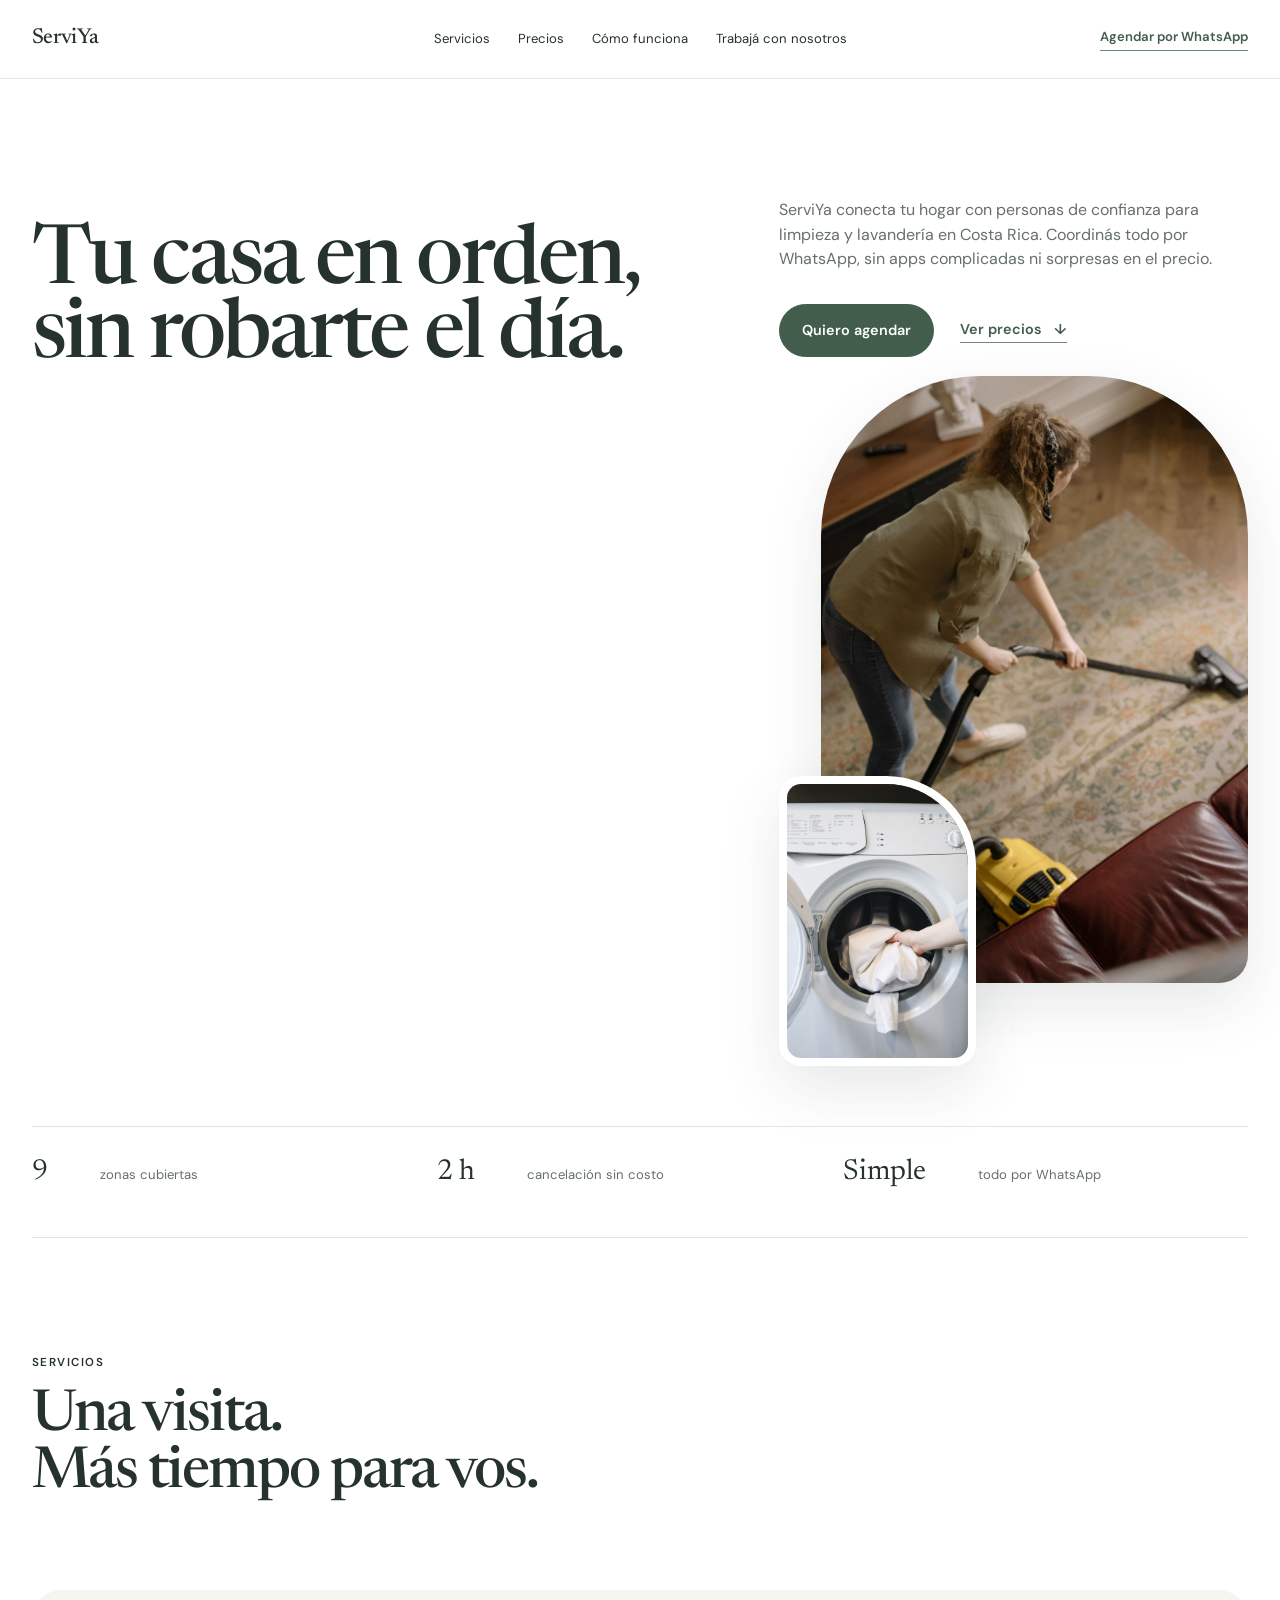
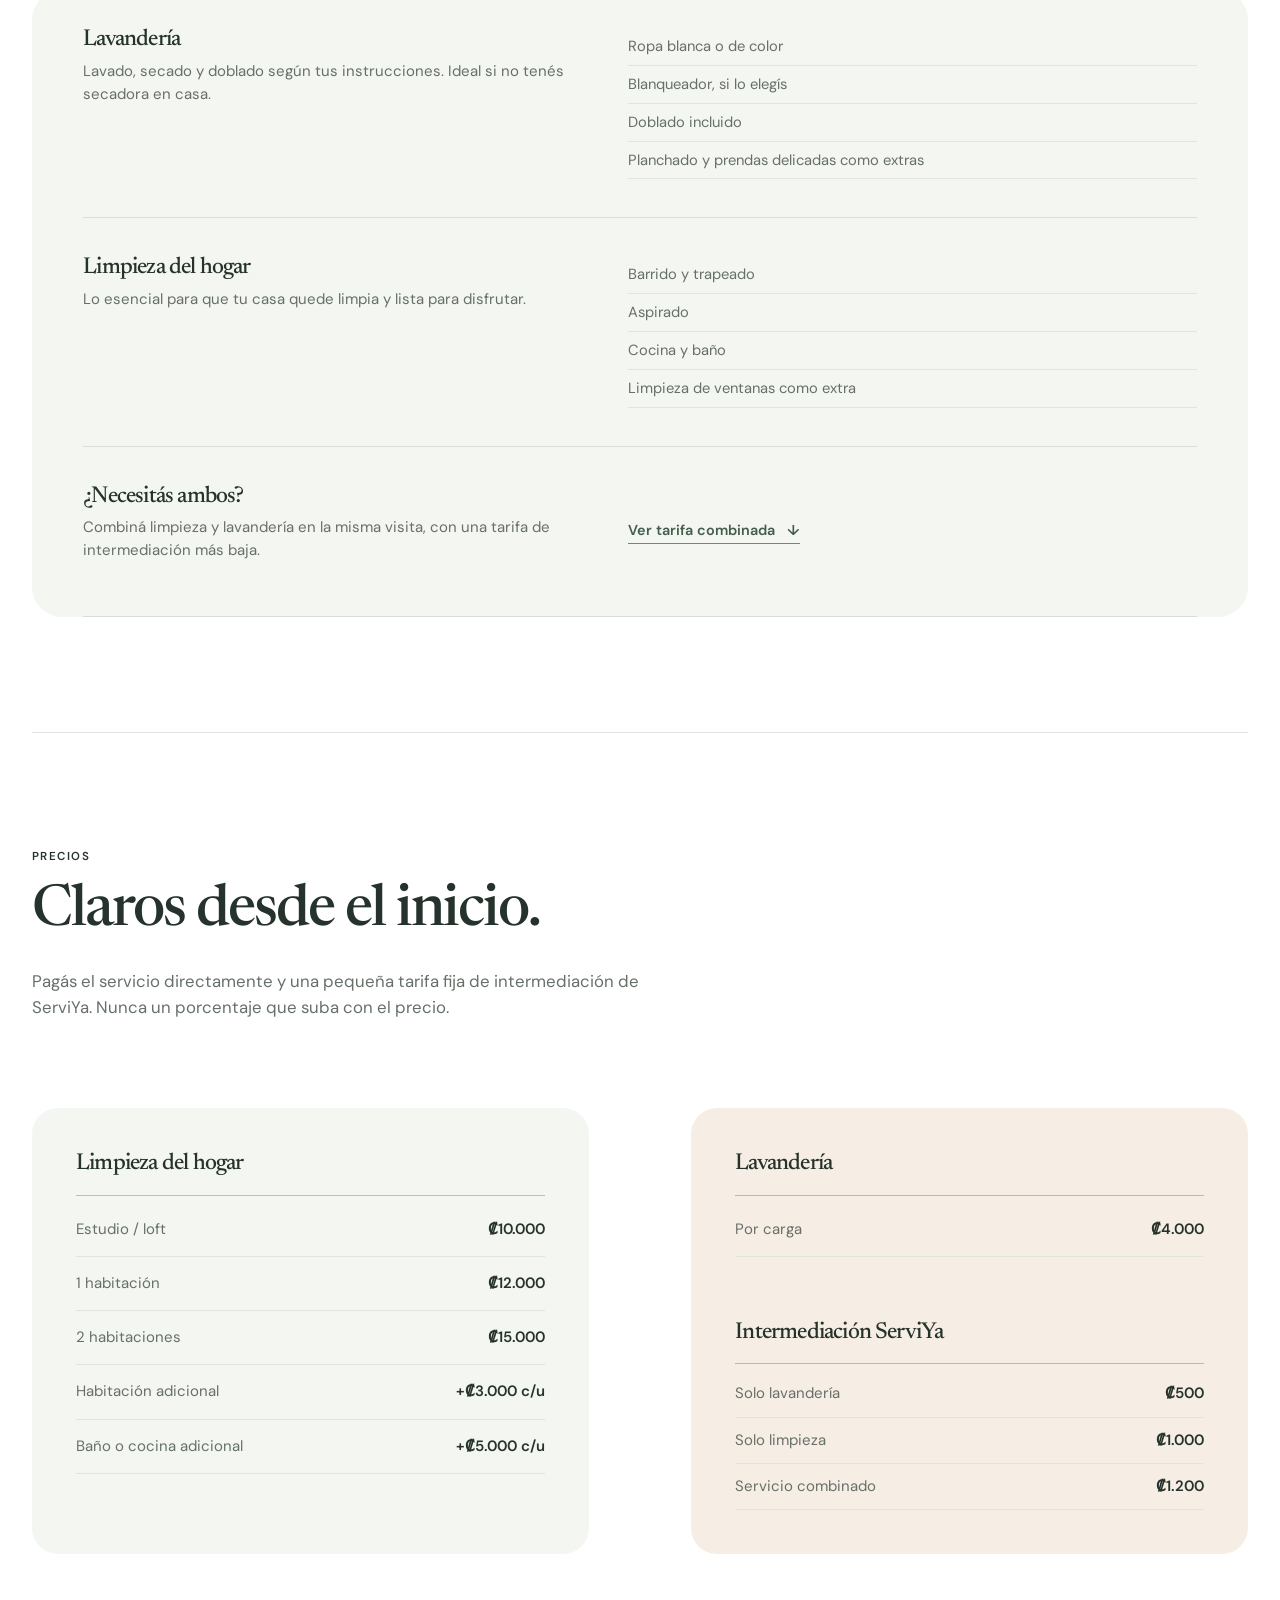
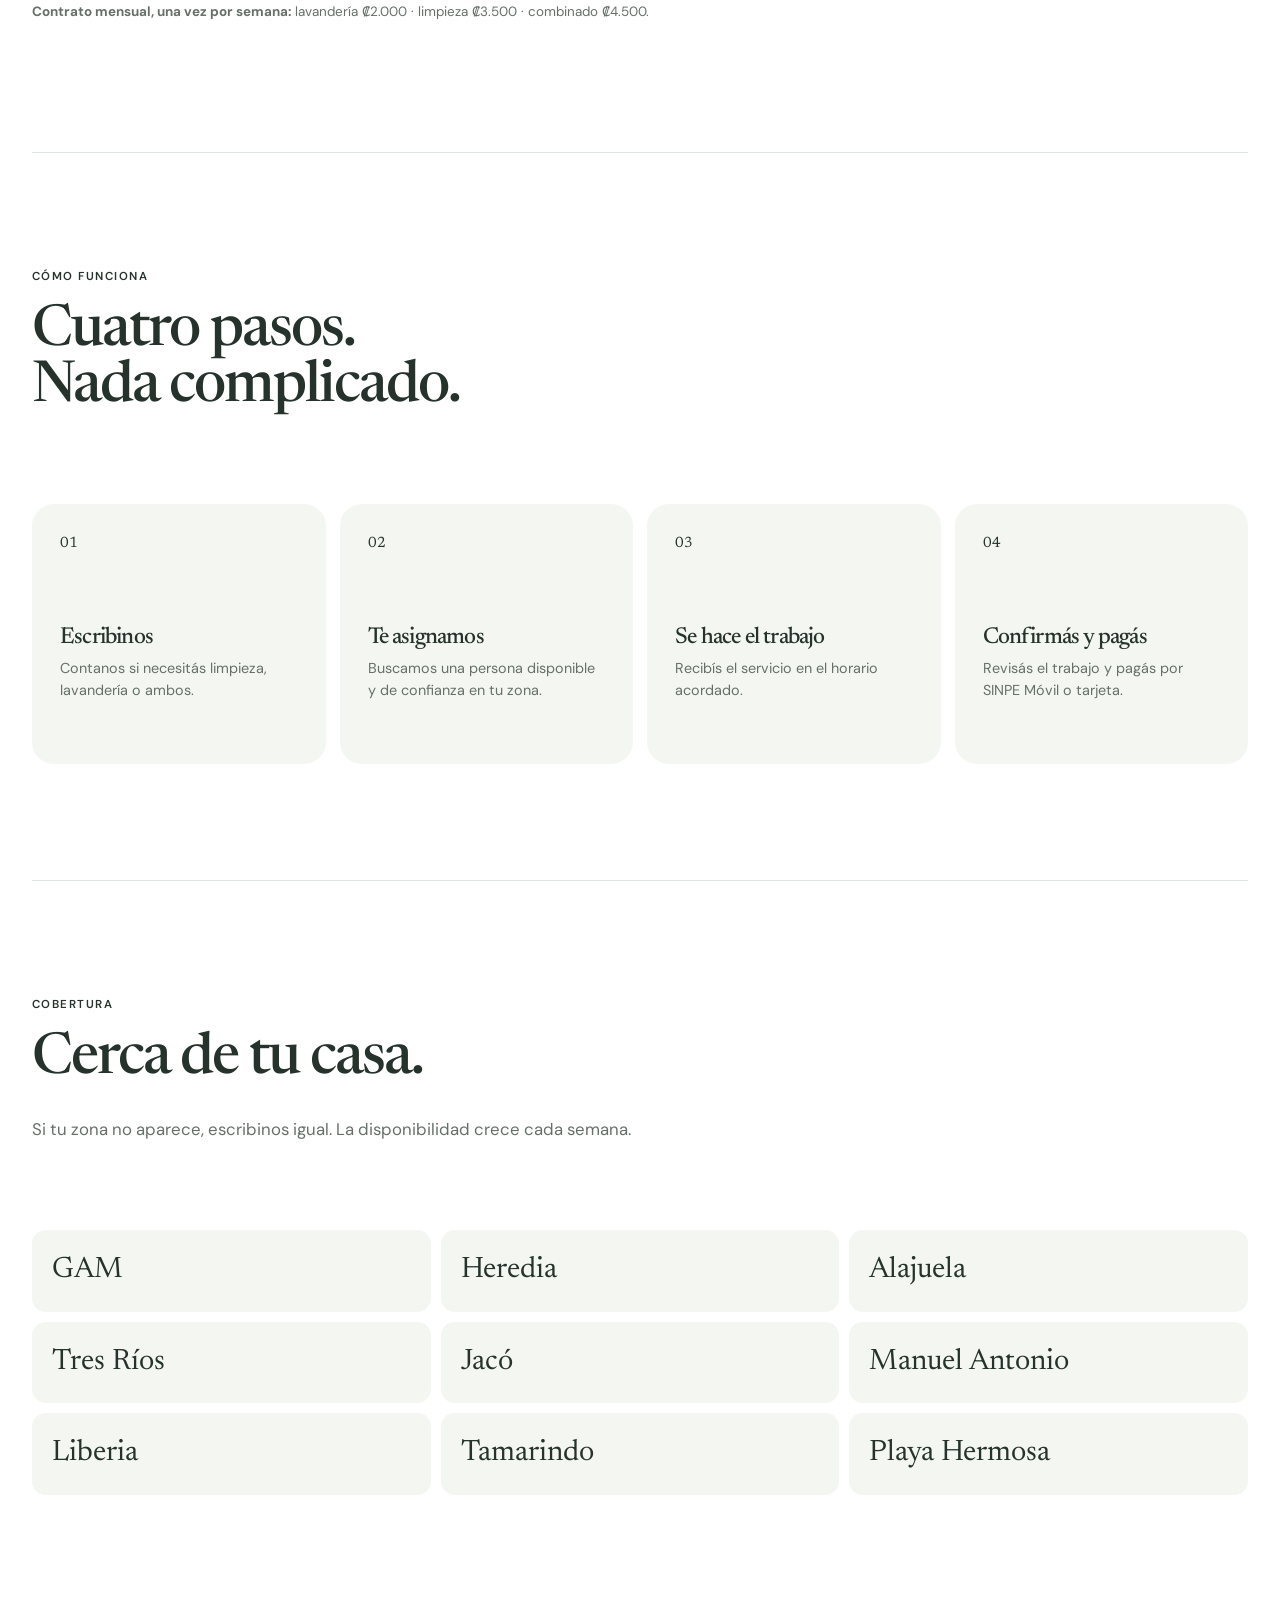
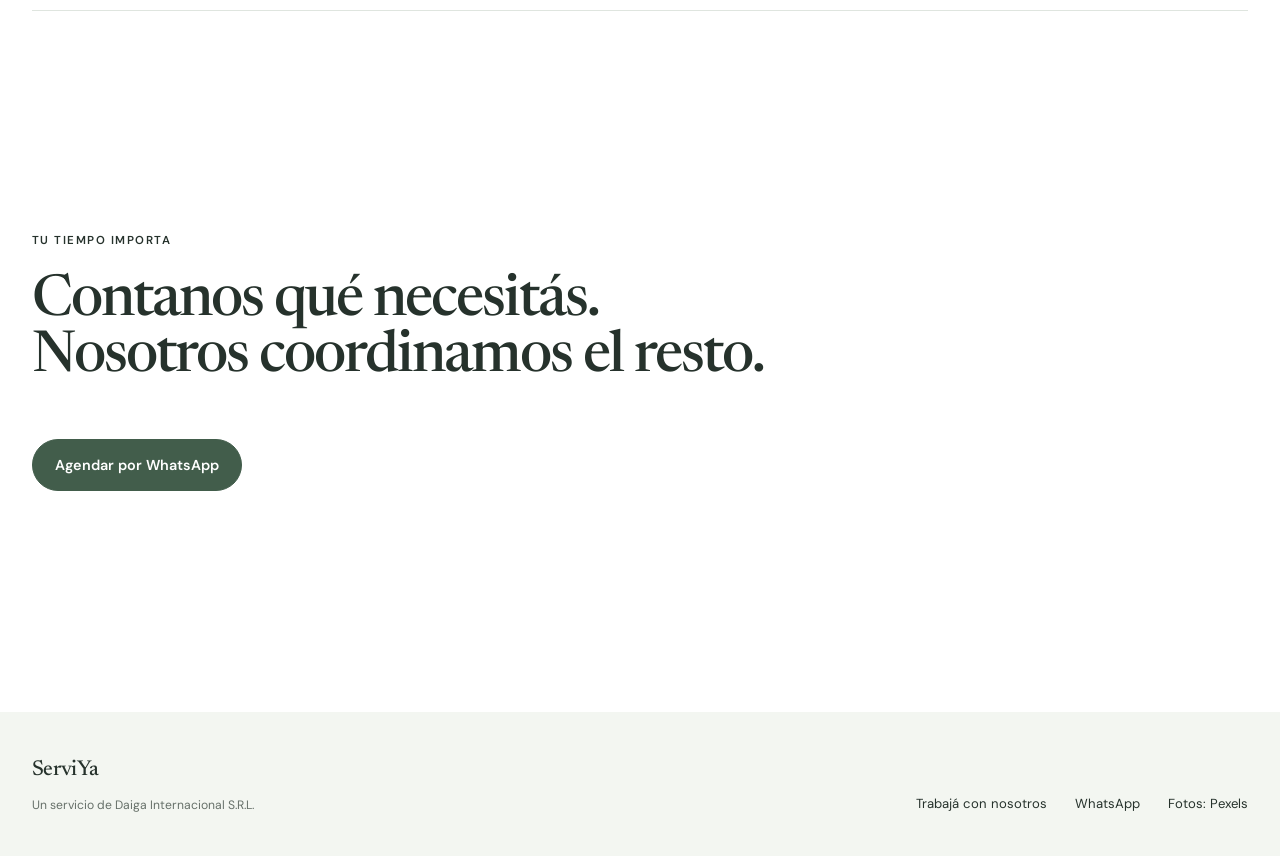
==== commit 33e6a1dd: "Add files via upload" ====
--- a/index.html
+++ b/index.html
@@ -35,8 +35,8 @@
         </div>
       </div>
       <div class="hero-media" aria-label="Servicios de limpieza y lavandería en el hogar">
-        <img class="hero-photo hero-photo-main" src="assets/cleaning-home.webp" alt="Persona limpiando una sala luminosa" width="1200" height="1800">
-        <img class="hero-photo hero-photo-inset" src="assets/laundry-home.webp" alt="Persona colocando ropa en una secadora" width="1200" height="1800">
+        <img class="hero-photo hero-photo-main" src="assets/cleaning-home.jpg" alt="Persona limpiando una sala luminosa" width="1200" height="1800">
+        <img class="hero-photo hero-photo-inset" src="assets/laundry-home.jpg" alt="Persona colocando ropa en una secadora" width="1200" height="1800">
       </div>
       <dl class="facts" aria-label="Datos del servicio">
         <div><dt>9</dt><dd>zonas cubiertas</dd></div>
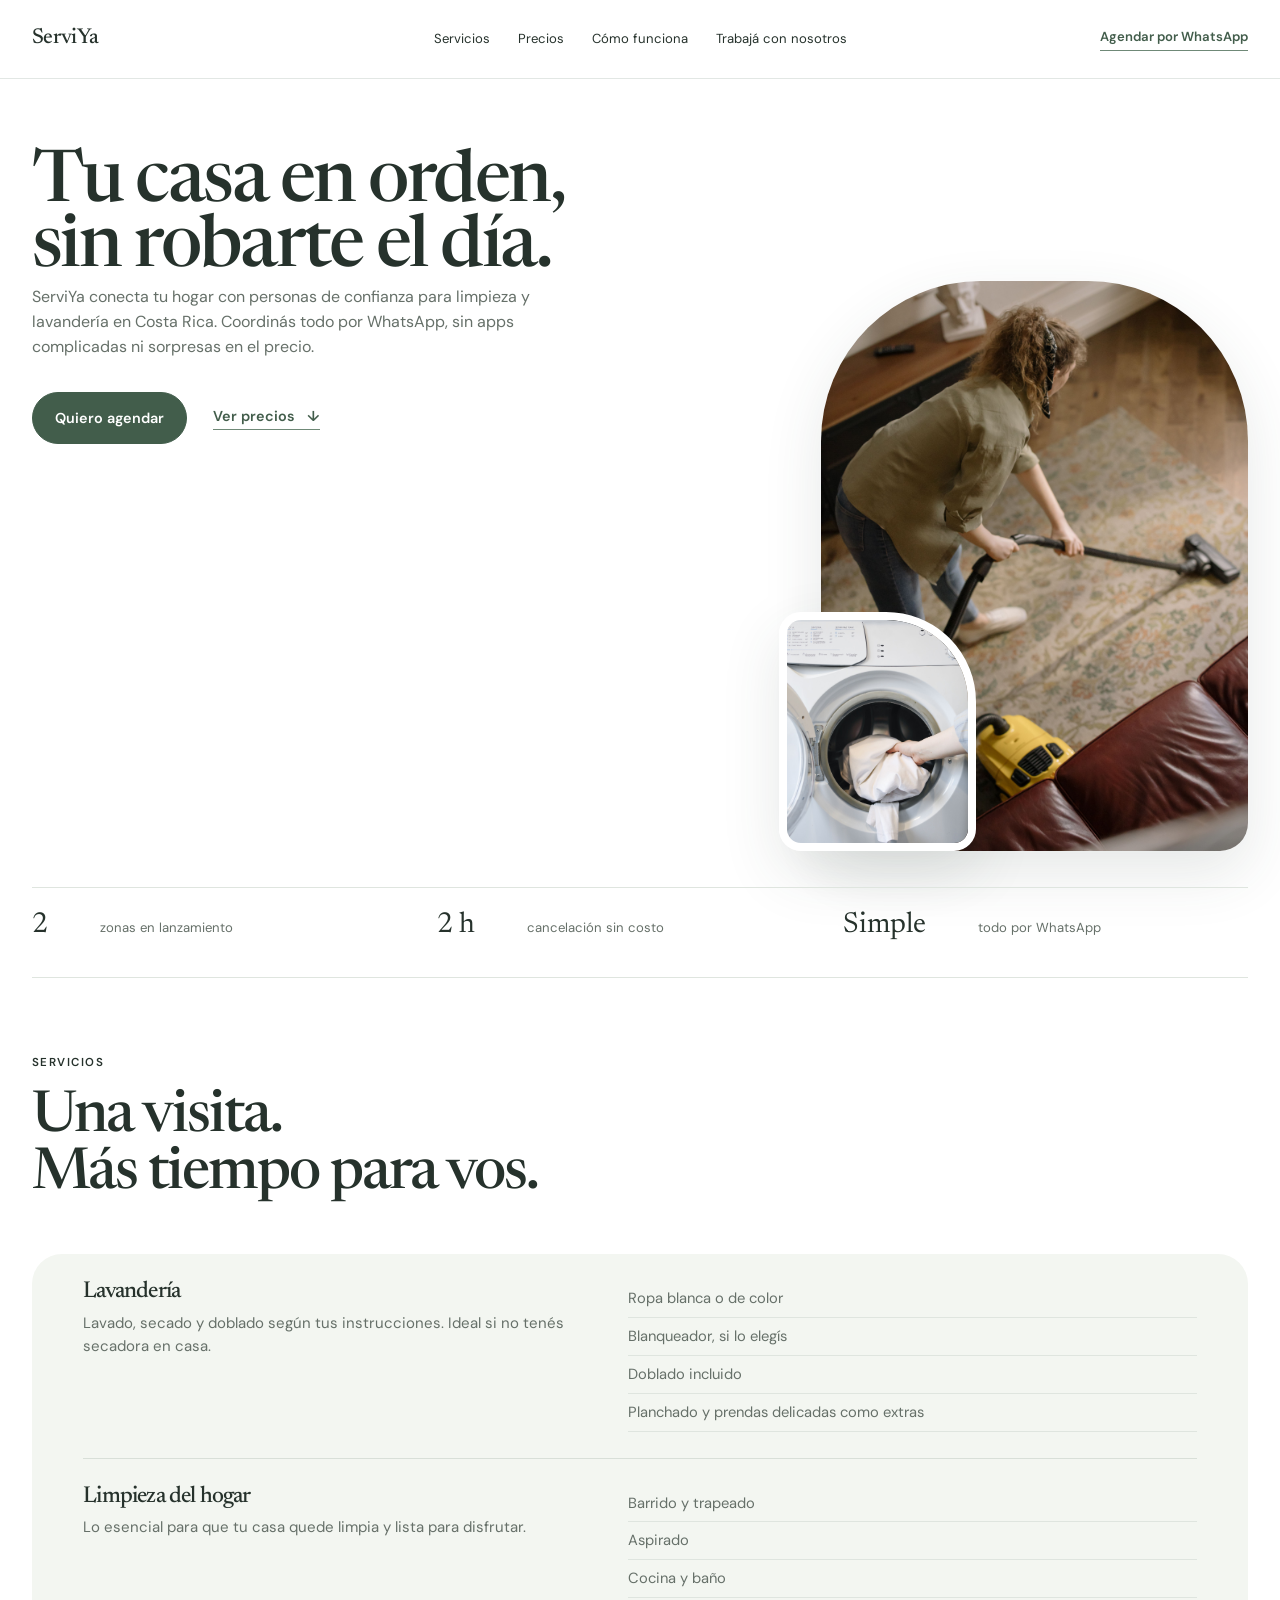
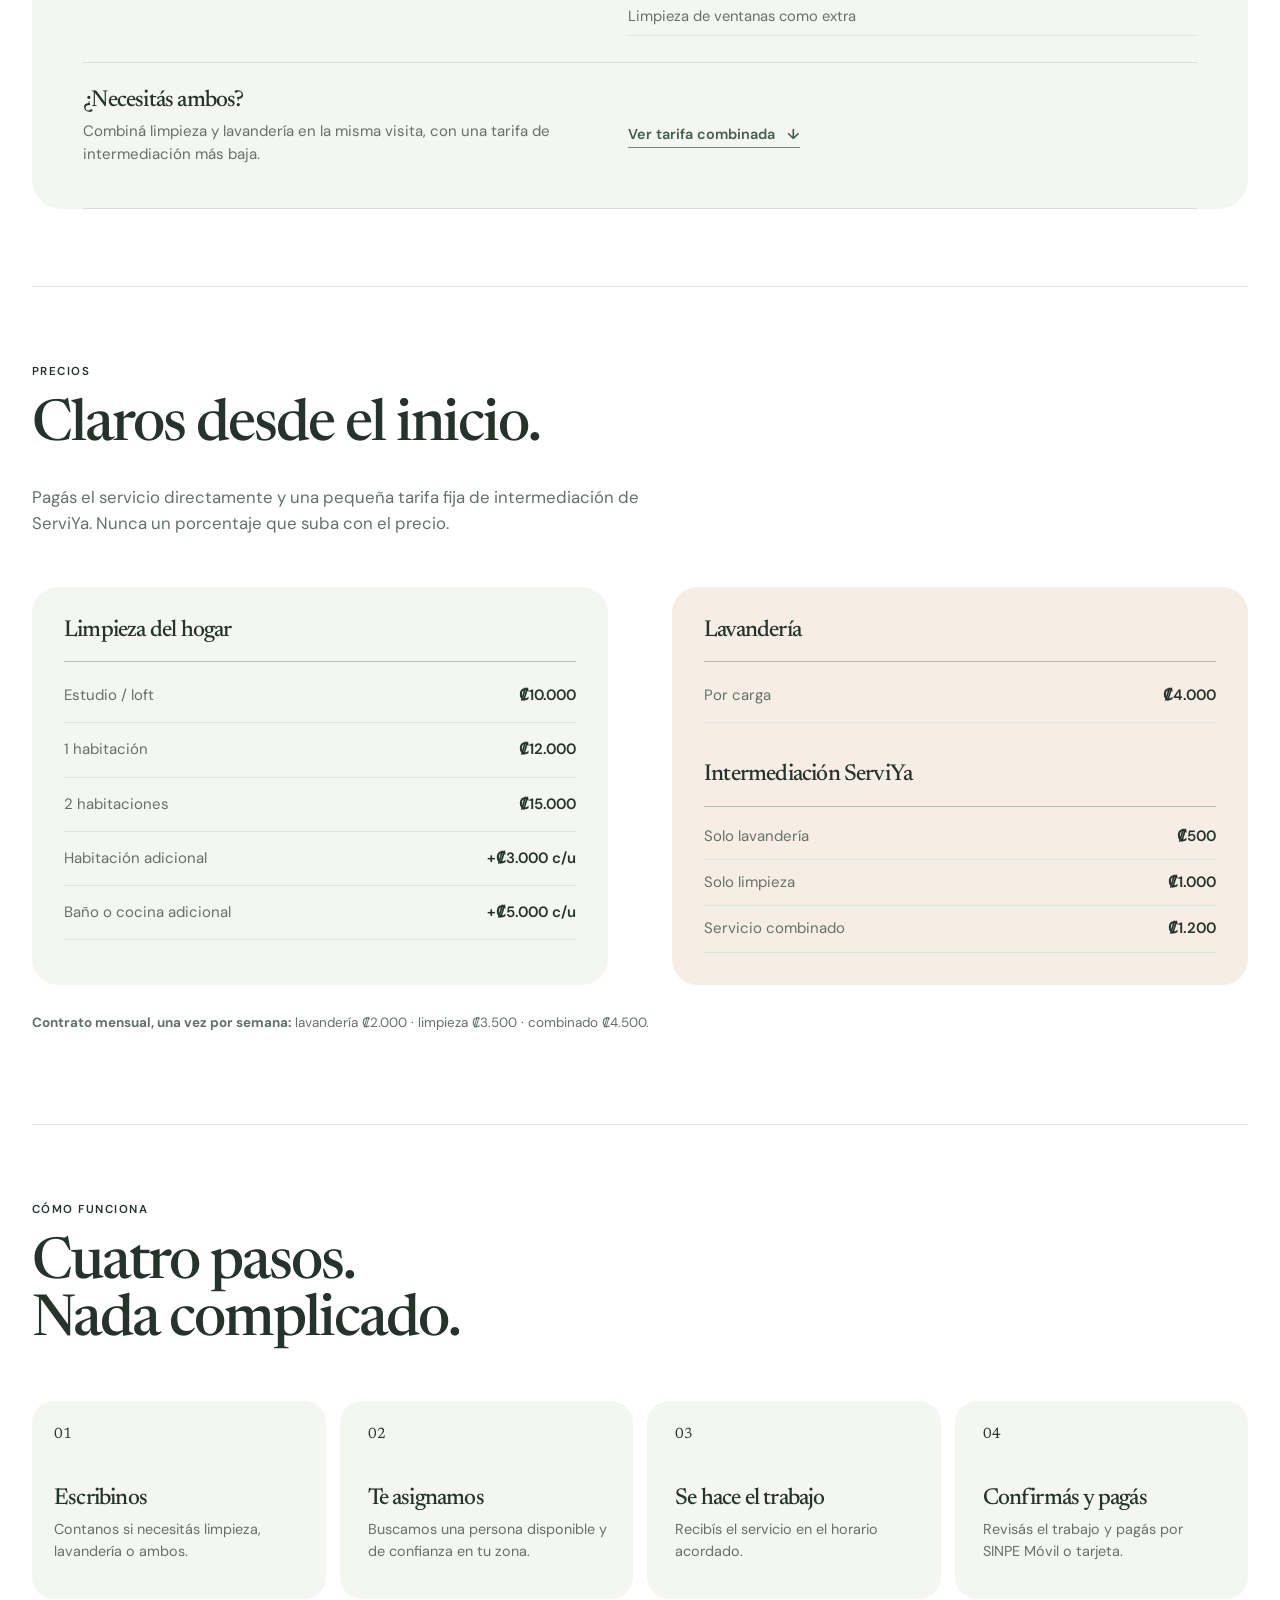
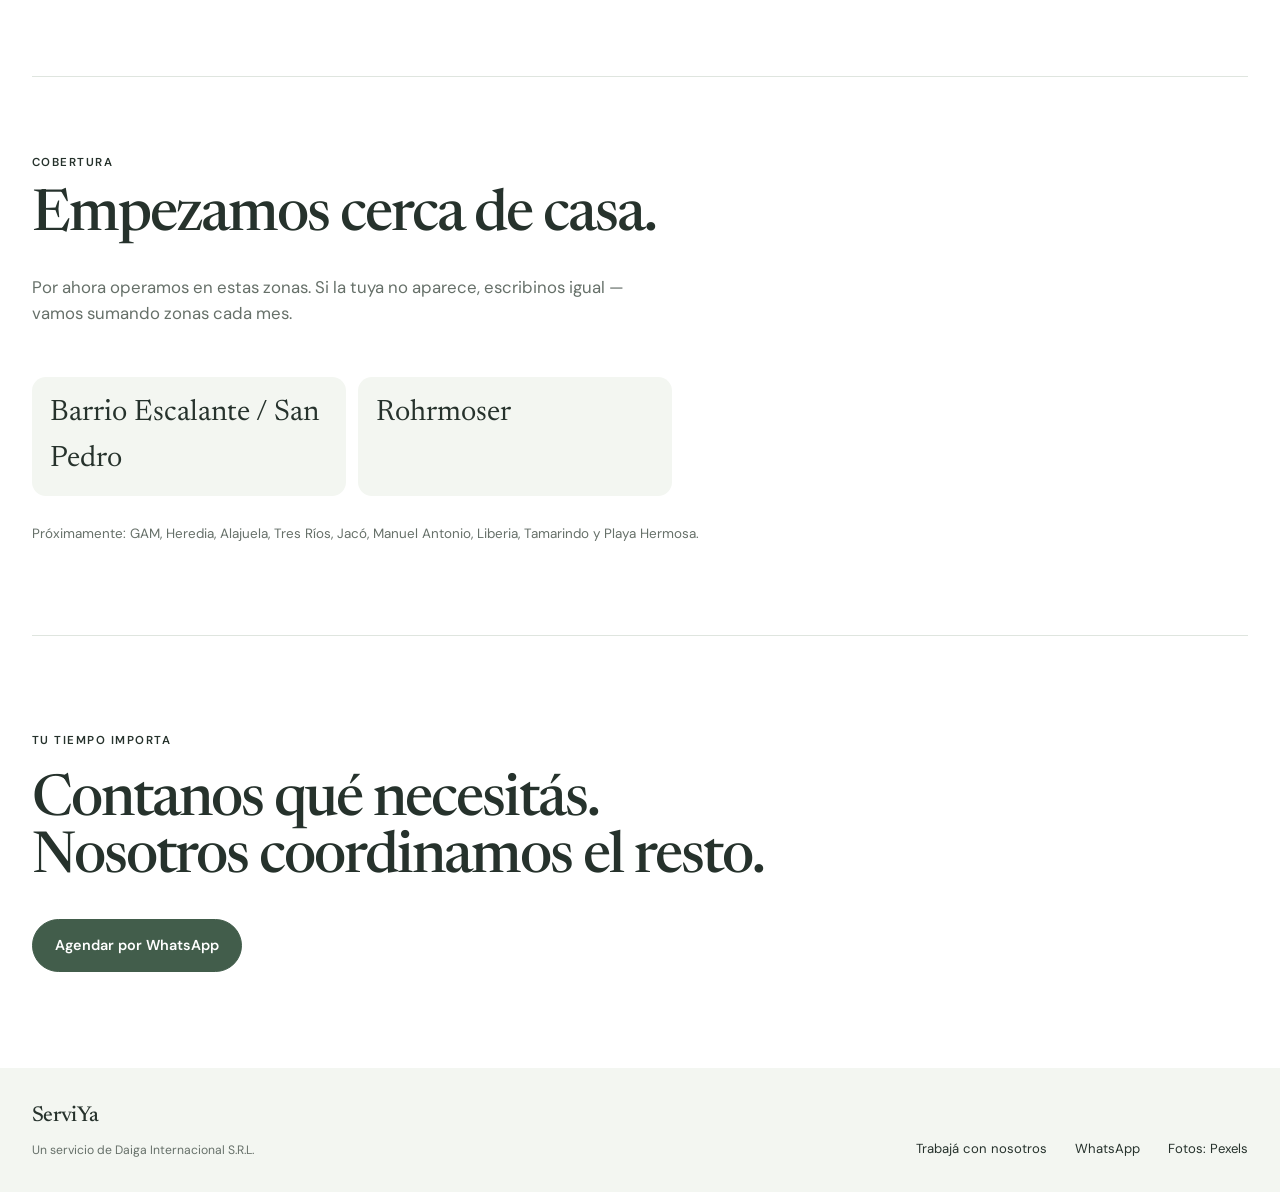
==== commit 0a473800: "Add files via upload" ====
--- a/index.html
+++ b/index.html
@@ -39,7 +39,7 @@
         <img class="hero-photo hero-photo-inset" src="assets/laundry-home.jpg" alt="Persona colocando ropa en una secadora" width="1200" height="1800">
       </div>
       <dl class="facts" aria-label="Datos del servicio">
-        <div><dt>9</dt><dd>zonas cubiertas</dd></div>
+        <div><dt>2</dt><dd>zonas en lanzamiento</dd></div>
         <div><dt>2 h</dt><dd>cancelación sin costo</dd></div>
         <div><dt>Simple</dt><dd>todo por WhatsApp</dd></div>
       </dl>
@@ -146,13 +146,15 @@
       <div class="section-intro">
         <div>
           <p class="kicker">Cobertura</p>
-          <h2>Cerca de tu casa.</h2>
-          <p class="intro-copy">Si tu zona no aparece, escribinos igual. La disponibilidad crece cada semana.</p>
+          <h2>Empezamos cerca de casa.</h2>
+          <p class="intro-copy">Por ahora operamos en estas zonas. Si la tuya no aparece, escribinos igual — vamos sumando zonas cada mes.</p>
         </div>
       </div>
       <ul class="locations" aria-label="Zonas de cobertura">
-        <li>GAM</li><li>Heredia</li><li>Alajuela</li><li>Tres Ríos</li><li>Jacó</li><li>Manuel Antonio</li><li>Liberia</li><li>Tamarindo</li><li>Playa Hermosa</li>
+        <li>Barrio Escalante / San Pedro</li><li>Rohrmoser</li>
       </ul>
+
+      <p class="fine-print" style="margin-top:28px;">Próximamente: GAM, Heredia, Alajuela, Tres Ríos, Jacó, Manuel Antonio, Liberia, Tamarindo y Playa Hermosa.</p>
     </section>
 
     <section class="closing shell">
--- a/styles.css
+++ b/styles.css
@@ -108,8 +108,8 @@
 }
 
 .hero {
-  min-height: calc(100vh - 78px);
-  padding-block: clamp(52px, 6vw, 86px) 42px;
+  min-height: auto;
+  padding-block: clamp(36px, 4vw, 60px) 28px;
   display: grid;
   grid-template-columns: minmax(0, 1.05fr) minmax(340px, .75fr);
   grid-template-rows: auto auto auto auto;
@@ -118,14 +118,14 @@
 
 .hero > .kicker { grid-column: 1 / -1; }
 .hero h1 {
-  align-self: end;
-  padding-top: clamp(20px, 3vw, 38px);
-  font-size: clamp(3.25rem, 6.4vw, 6rem);
+  grid-column: 1 / -1;
+  padding-top: clamp(12px, 2vw, 22px);
+  font-size: clamp(2.75rem, 5.6vw, 5rem);
 }
 
 .hero-copy {
   align-self: start;
-  padding-top: 42px;
+  padding-top: 4px;
   padding-bottom: 1.2rem;
 }
 
@@ -182,8 +182,8 @@
 
 .facts {
   grid-column: 1 / -1;
-  margin: 60px 0 0;
-  padding-top: 24px;
+  margin: 36px 0 0;
+  padding-top: 16px;
   display: grid;
   grid-template-columns: repeat(3, 1fr);
   border-top: 1px solid var(--line);
@@ -197,8 +197,8 @@
   position: relative;
   grid-column: 2;
   grid-row: 2 / span 2;
-  min-height: clamp(490px, 55vw, 690px);
-  align-self: stretch;
+  min-height: clamp(320px, 38vw, 460px);
+  align-self: start;
 }
 
 .hero-photo {
@@ -244,13 +244,13 @@
 }
 
 .section {
-  padding-block: clamp(72px, 9vw, 125px);
+  padding-block: clamp(44px, 6vw, 84px);
   border-top: 1px solid var(--line);
   scroll-margin-top: 76px;
 }
 
 .section-intro {
-  margin-bottom: clamp(52px, 7vw, 88px);
+  margin-bottom: clamp(30px, 4vw, 52px);
   max-width: 44rem;
 }
 
@@ -270,7 +270,7 @@
 }
 
 .service-item {
-  padding-block: 38px;
+  padding-block: 26px;
   display: grid;
   grid-template-columns: minmax(240px, .9fr) 1fr;
   gap: 32px;
@@ -294,18 +294,18 @@
 .pricing-layout {
   display: grid;
   grid-template-columns: 1fr 1fr;
-  gap: clamp(48px, 8vw, 120px);
+  gap: clamp(28px, 5vw, 72px);
 }
 
 .price-group {
-  padding: clamp(24px, 4vw, 44px);
+  padding: clamp(18px, 3vw, 32px);
   background: var(--soft);
   border-radius: 26px;
 }
 
 .price-group:nth-child(2) { background: var(--warm); }
 .price-group h3 { padding-bottom: 18px; border-bottom: 1px solid rgba(66, 93, 75, .35); }
-.subheading { margin-top: 64px; }
+.subheading { margin-top: 40px; }
 .price-list { margin-bottom: 0; }
 
 .price-list div {
@@ -322,7 +322,7 @@
 
 .fine-print {
   max-width: 58rem;
-  margin-top: 48px;
+  margin-top: 28px;
   color: var(--muted);
   font-size: .84rem;
 }
@@ -338,15 +338,15 @@
 }
 
 .steps li {
-  min-height: 260px;
-  padding: 28px;
+  min-height: 190px;
+  padding: 22px;
   background: var(--soft);
   border-right: 0;
   border-radius: 22px;
 }
 
 .steps li + li { padding-left: 28px; }
-.steps span, .benefit-grid article > p { display: block; margin-bottom: 70px; font-family: var(--serif); }
+.steps span, .benefit-grid article > p { display: block; margin-bottom: 40px; font-family: var(--serif); }
 .steps p { max-width: 15rem; color: var(--muted); font-size: .9rem; }
 .steps-three { grid-template-columns: repeat(3, 1fr); }
 
@@ -354,14 +354,15 @@
   margin: 0;
   padding: 0;
   display: grid;
-  grid-template-columns: repeat(3, 1fr);
+  grid-template-columns: repeat(2, 1fr);
+  max-width: 640px;
   list-style: none;
-  gap: 10px;
+  gap: 12px;
   border-top: 0;
 }
 
 .locations li {
-  padding: 18px 20px;
+  padding: 14px 18px;
   background: var(--soft);
   border-bottom: 0;
   border-radius: 14px;
@@ -376,21 +377,21 @@
   border-top: 0;
 }
 
-.benefit-grid article { min-height: 200px; padding: 30px 34px; background: var(--soft); border: 0; border-radius: 24px; }
+.benefit-grid article { min-height: 150px; padding: 22px 26px; background: var(--soft); border: 0; border-radius: 24px; }
 .benefit-grid article:nth-child(2), .benefit-grid article:nth-child(3) { background: var(--warm); }
 .benefit-grid article:nth-child(odd) { border-right: 0; }
 .benefit-grid article:nth-child(even) { padding-left: 34px; }
 .benefit-grid h3 { margin-bottom: 14px; }
 .benefit-grid span { color: var(--muted); }
 
-.requirements { margin: 0; padding: 8px clamp(22px, 4vw, 48px); list-style: none; background: var(--soft); border-radius: 28px; }
-.requirements li { padding: 25px 0; border-bottom: 1px solid var(--line); }
+.requirements { margin: 0; padding: 6px clamp(16px, 3vw, 32px); list-style: none; background: var(--soft); border-radius: 28px; }
+.requirements li { padding: 18px 0; border-bottom: 1px solid var(--line); }
 .requirements p { max-width: 45rem; margin-bottom: 0; color: var(--muted); }
 .requirements strong { color: var(--ink); font-weight: 600; }
 
 .closing {
-  min-height: 78vh;
-  padding-block: clamp(80px, 11vw, 145px);
+  min-height: auto;
+  padding-block: clamp(56px, 8vw, 96px);
   display: flex;
   flex-direction: column;
   align-items: flex-start;
@@ -399,9 +400,9 @@
 }
 
 .closing h2 { max-width: 1100px; }
-.closing .button { margin-top: 52px; }
-
-.site-footer { padding-block: 42px; background: var(--soft); border-top: 0; }
+.closing .button { margin-top: 32px; }
+
+.site-footer { padding-block: 32px; background: var(--soft); border-top: 0; }
 .footer-inner { display: flex; align-items: flex-end; justify-content: space-between; gap: 32px; }
 .footer-inner > div > p:last-child { margin: 8px 0 0; color: var(--muted); font-size: .76rem; }
 .footer-links { display: flex; gap: 28px; font-size: .82rem; }
@@ -464,7 +465,7 @@
   .steps, .steps-three { grid-template-columns: 1fr; }
   .steps li, .steps li + li, .steps-three li:nth-child(3) { min-height: 0; padding: 26px; border-right: 0; border-top: 0; border-bottom: 0; }
   .steps span { margin-bottom: 38px; }
-  .locations { grid-template-columns: 1fr 1fr; }
+  .locations { grid-template-columns: 1fr; }
   .benefit-grid { grid-template-columns: 1fr; }
   .benefit-grid article, .benefit-grid article:nth-child(even) { min-height: 0; padding: 28px; border-right: 0; }
   .benefit-grid article > p { margin-bottom: 38px; }
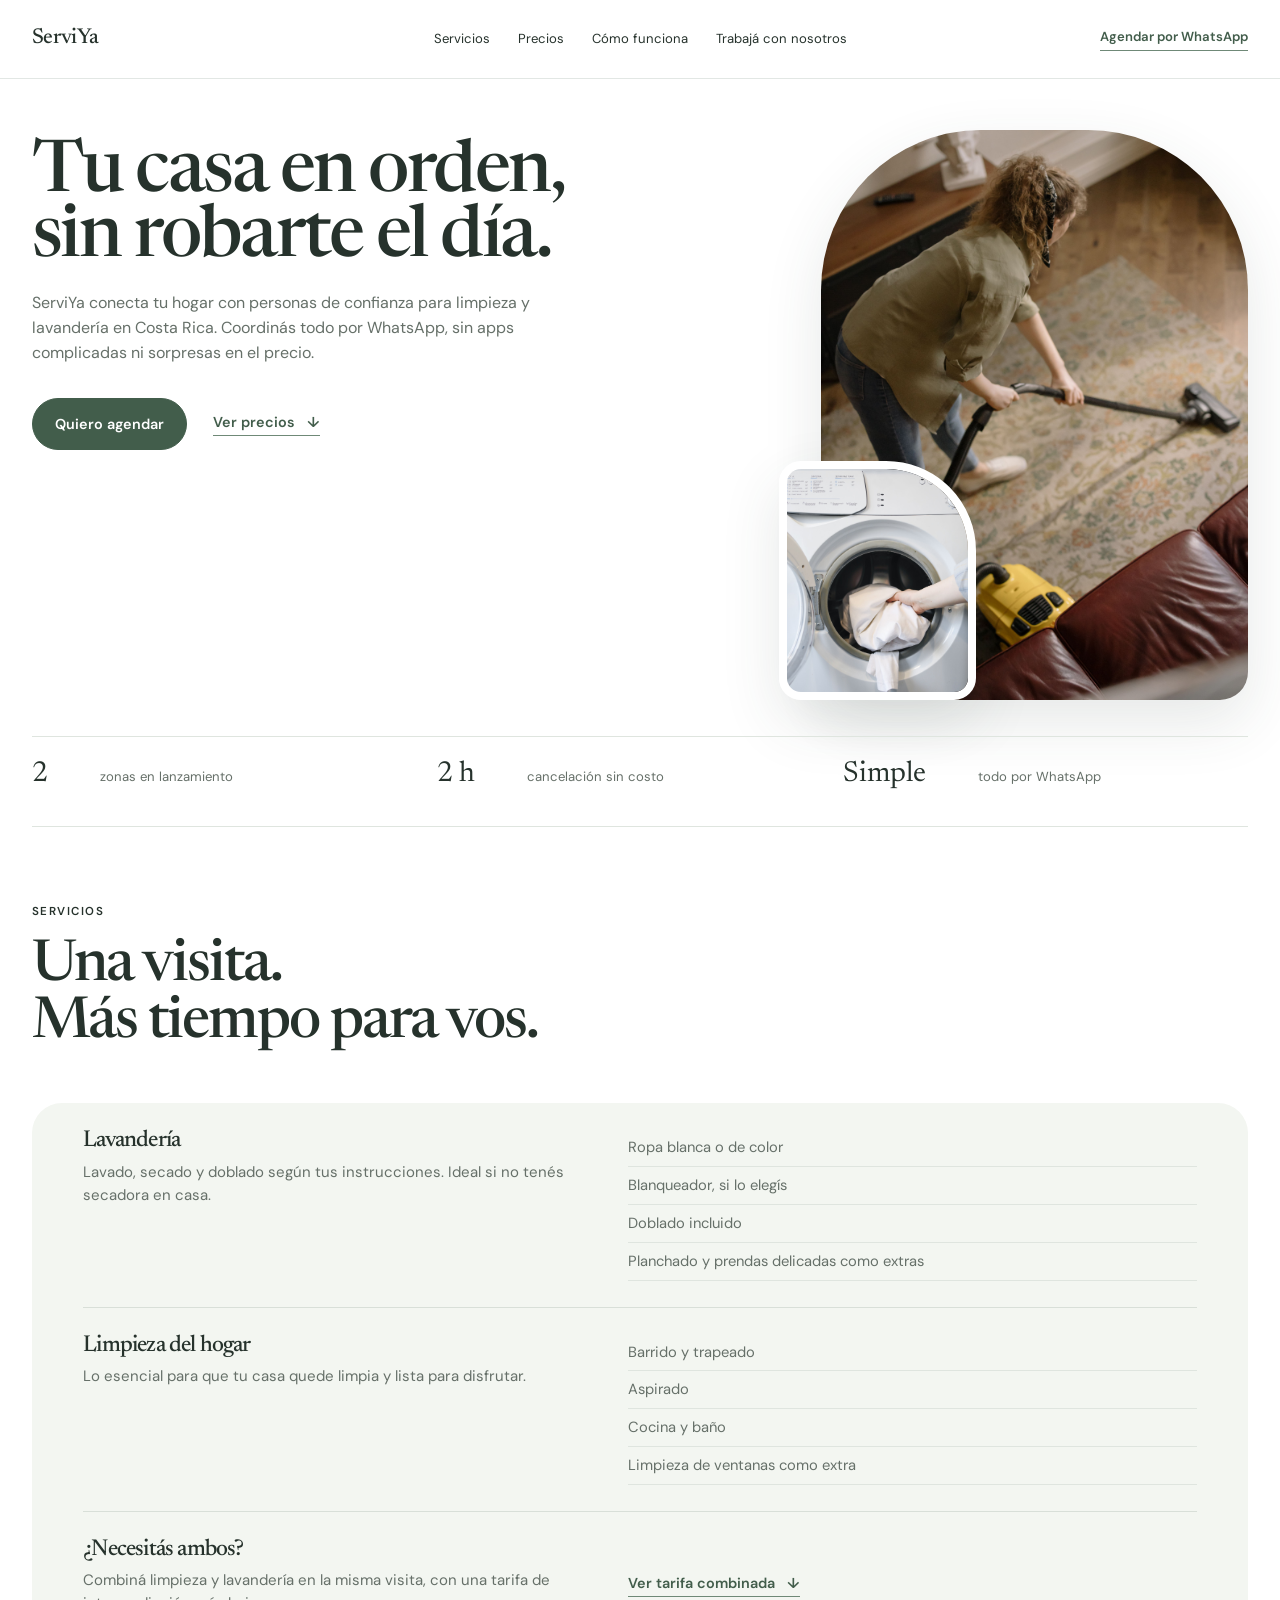
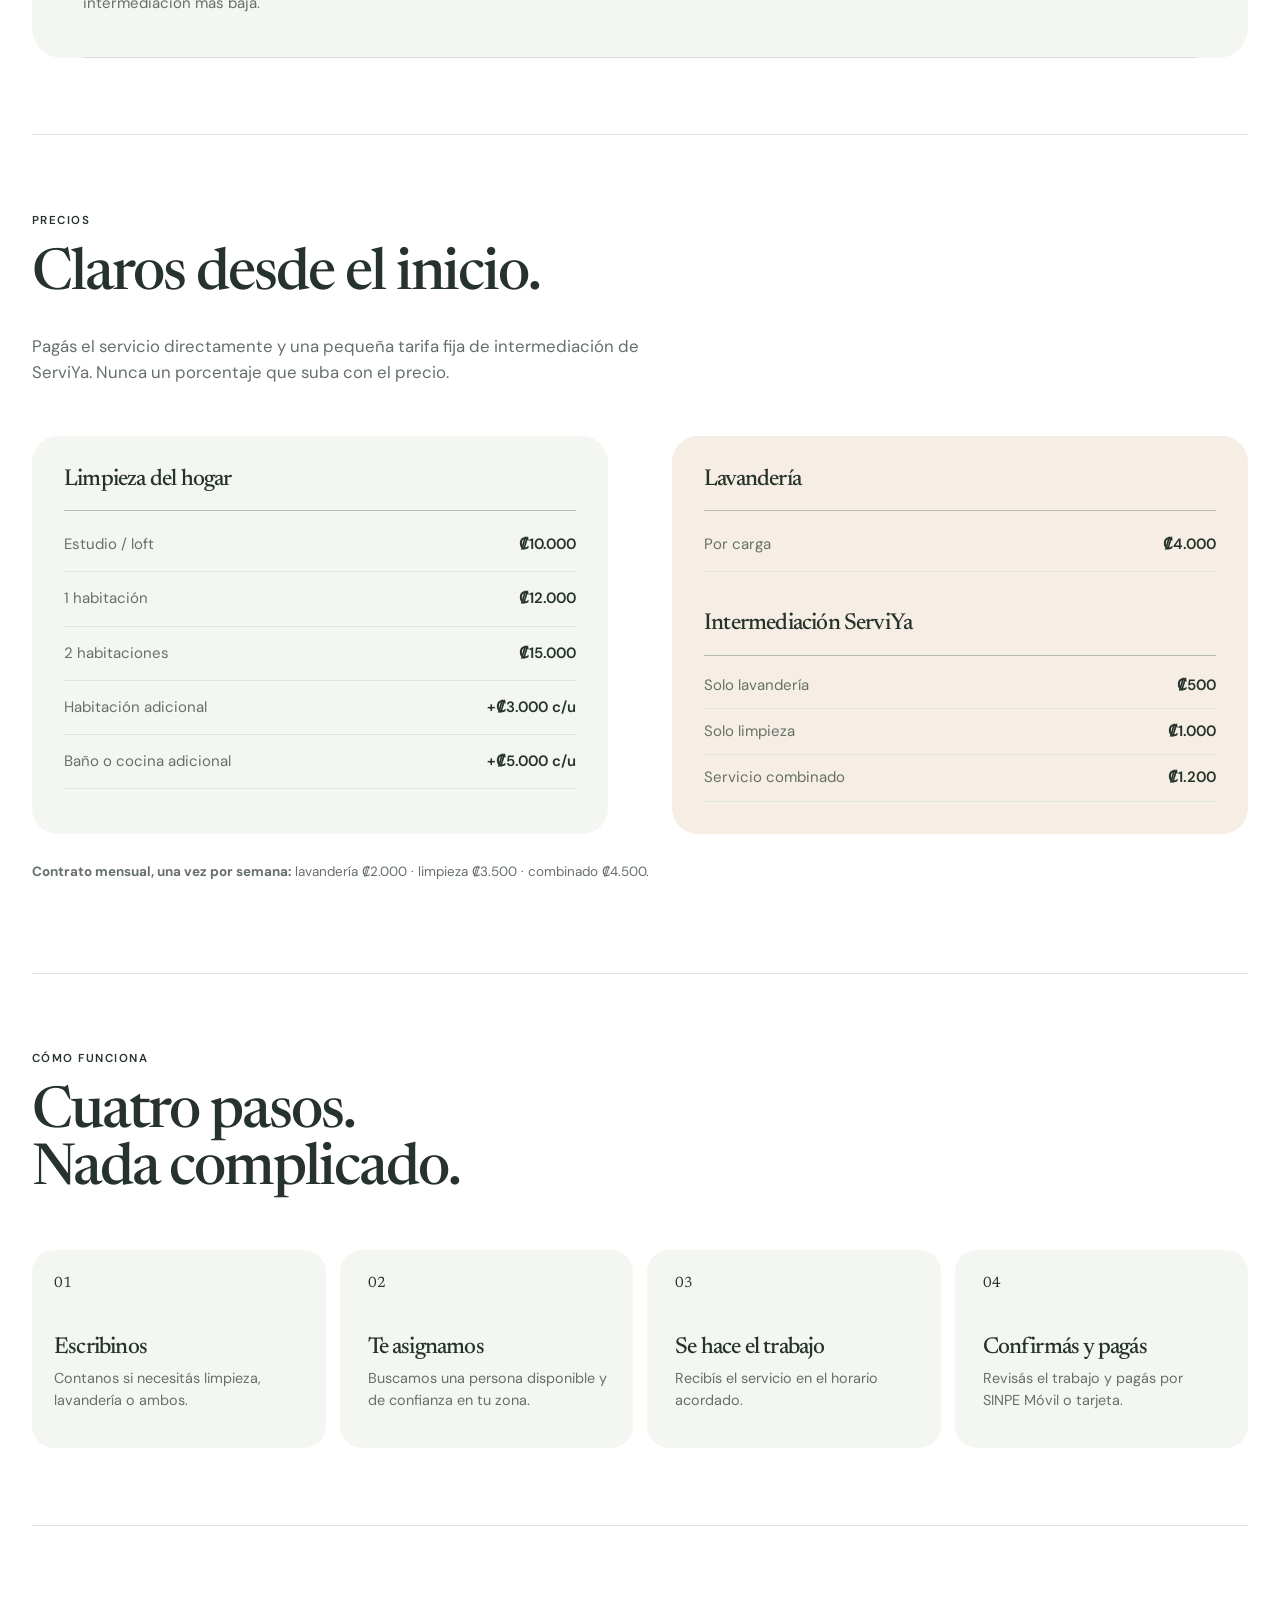
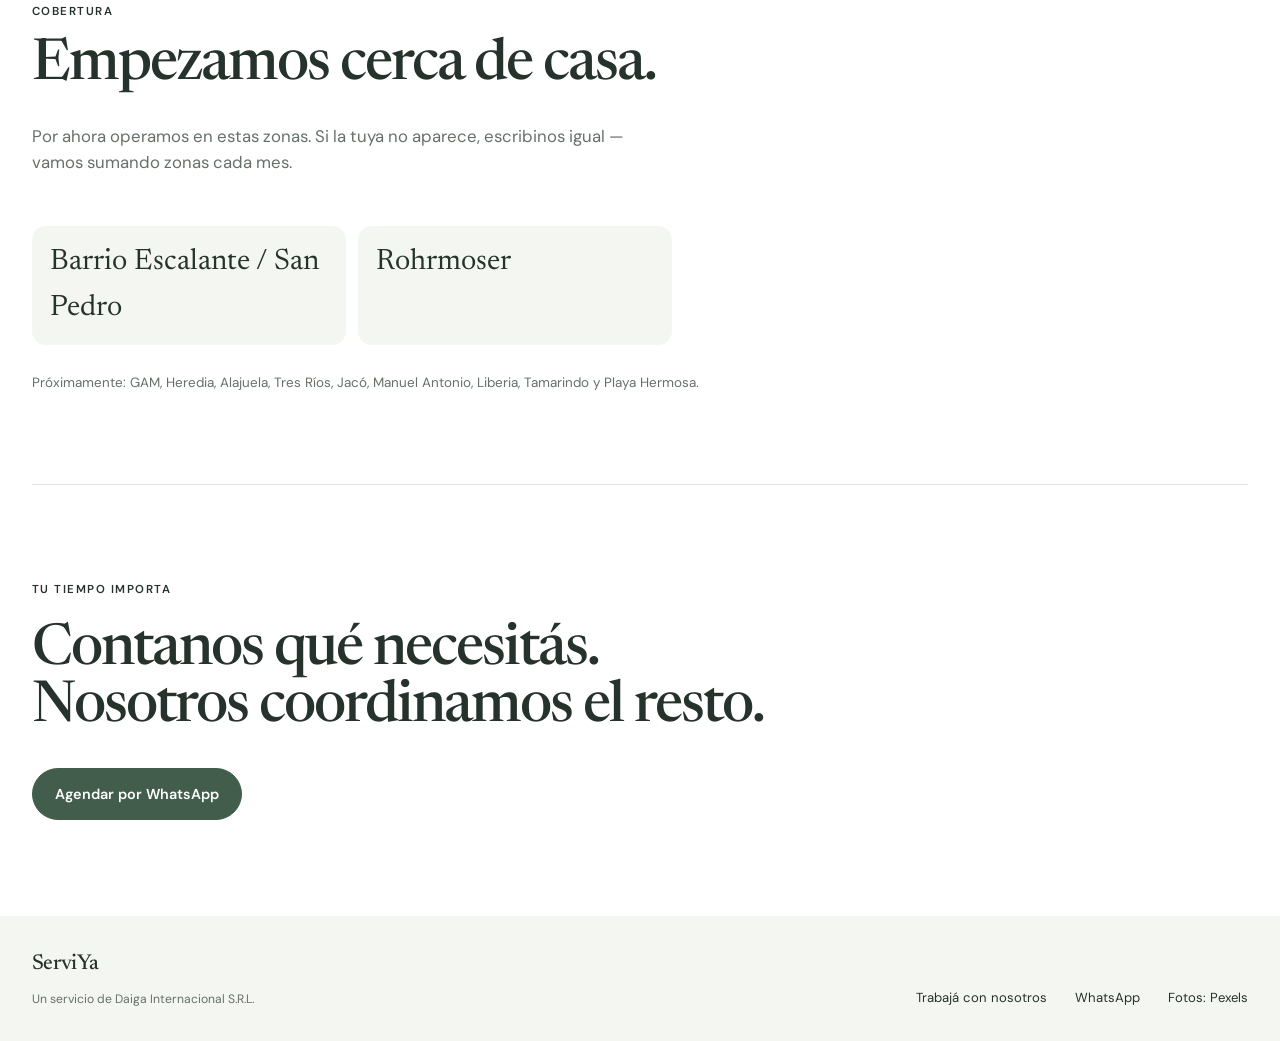
==== commit 0f9cda39: "Add files via upload" ====
--- a/index.html
+++ b/index.html
@@ -26,12 +26,14 @@
 
   <main>
     <section class="hero shell">
-      <h1>Tu casa en orden,<br>sin robarte el día.</h1>
-      <div class="hero-copy">
-        <p>ServiYa conecta tu hogar con personas de confianza para limpieza y lavandería en Costa Rica. Coordinás todo por WhatsApp, sin apps complicadas ni sorpresas en el precio.</p>
-        <div class="actions">
-          <a class="button button-dark" href="https://wa.me/50661637745?text=Hola%2C%20quiero%20agendar%20un%20servicio%20con%20ServiYa" target="_blank" rel="noopener">Quiero agendar</a>
-          <a class="text-link" href="#precios">Ver precios <span aria-hidden="true">↓</span></a>
+      <div class="hero-text">
+        <h1>Tu casa en orden,<br>sin robarte el día.</h1>
+        <div class="hero-copy">
+          <p>ServiYa conecta tu hogar con personas de confianza para limpieza y lavandería en Costa Rica. Coordinás todo por WhatsApp, sin apps complicadas ni sorpresas en el precio.</p>
+          <div class="actions">
+            <a class="button button-dark" href="https://wa.me/50661637745?text=Hola%2C%20quiero%20agendar%20un%20servicio%20con%20ServiYa" target="_blank" rel="noopener">Quiero agendar</a>
+            <a class="text-link" href="#precios">Ver precios <span aria-hidden="true">↓</span></a>
+          </div>
         </div>
       </div>
       <div class="hero-media" aria-label="Servicios de limpieza y lavandería en el hogar">
--- a/styles.css
+++ b/styles.css
@@ -112,20 +112,23 @@
   padding-block: clamp(36px, 4vw, 60px) 28px;
   display: grid;
   grid-template-columns: minmax(0, 1.05fr) minmax(340px, .75fr);
-  grid-template-rows: auto auto auto auto;
+  grid-template-rows: auto auto;
+  align-items: start;
   column-gap: clamp(42px, 7vw, 100px);
 }
 
-.hero > .kicker { grid-column: 1 / -1; }
+.hero-text {
+  grid-column: 1;
+  grid-row: 1;
+}
+
 .hero h1 {
-  grid-column: 1 / -1;
-  padding-top: clamp(12px, 2vw, 22px);
+  padding-top: clamp(4px, 1vw, 12px);
   font-size: clamp(2.75rem, 5.6vw, 5rem);
 }
 
 .hero-copy {
-  align-self: start;
-  padding-top: 4px;
+  padding-top: 20px;
   padding-bottom: 1.2rem;
 }
 
@@ -182,6 +185,7 @@
 
 .facts {
   grid-column: 1 / -1;
+  grid-row: 2;
   margin: 36px 0 0;
   padding-top: 16px;
   display: grid;
@@ -196,7 +200,7 @@
 .hero-media {
   position: relative;
   grid-column: 2;
-  grid-row: 2 / span 2;
+  grid-row: 1;
   min-height: clamp(320px, 38vw, 460px);
   align-self: start;
 }
@@ -388,6 +392,51 @@
 .requirements li { padding: 18px 0; border-bottom: 1px solid var(--line); }
 .requirements p { max-width: 45rem; margin-bottom: 0; color: var(--muted); }
 .requirements strong { color: var(--ink); font-weight: 600; }
+
+.faq-list {
+  display: flex;
+  flex-direction: column;
+  gap: 10px;
+}
+
+.faq-item {
+  background: var(--soft);
+  border-radius: 18px;
+  padding: 6px 26px;
+}
+
+.faq-item summary {
+  padding: 18px 0;
+  cursor: pointer;
+  font-family: var(--serif);
+  font-size: 1.08rem;
+  color: var(--ink);
+  list-style: none;
+  display: flex;
+  align-items: center;
+  justify-content: space-between;
+  gap: 16px;
+}
+
+.faq-item summary::-webkit-details-marker { display: none; }
+
+.faq-item summary::after {
+  content: "+";
+  flex-shrink: 0;
+  font-family: var(--serif);
+  font-size: 1.4rem;
+  color: var(--sage-dark);
+  transition: transform 0.2s ease;
+}
+
+.faq-item[open] summary::after { transform: rotate(45deg); }
+
+.faq-item p {
+  margin: -4px 0 20px;
+  color: var(--muted);
+  font-size: 0.95rem;
+  max-width: 60ch;
+}
 
 .closing {
   min-height: auto;
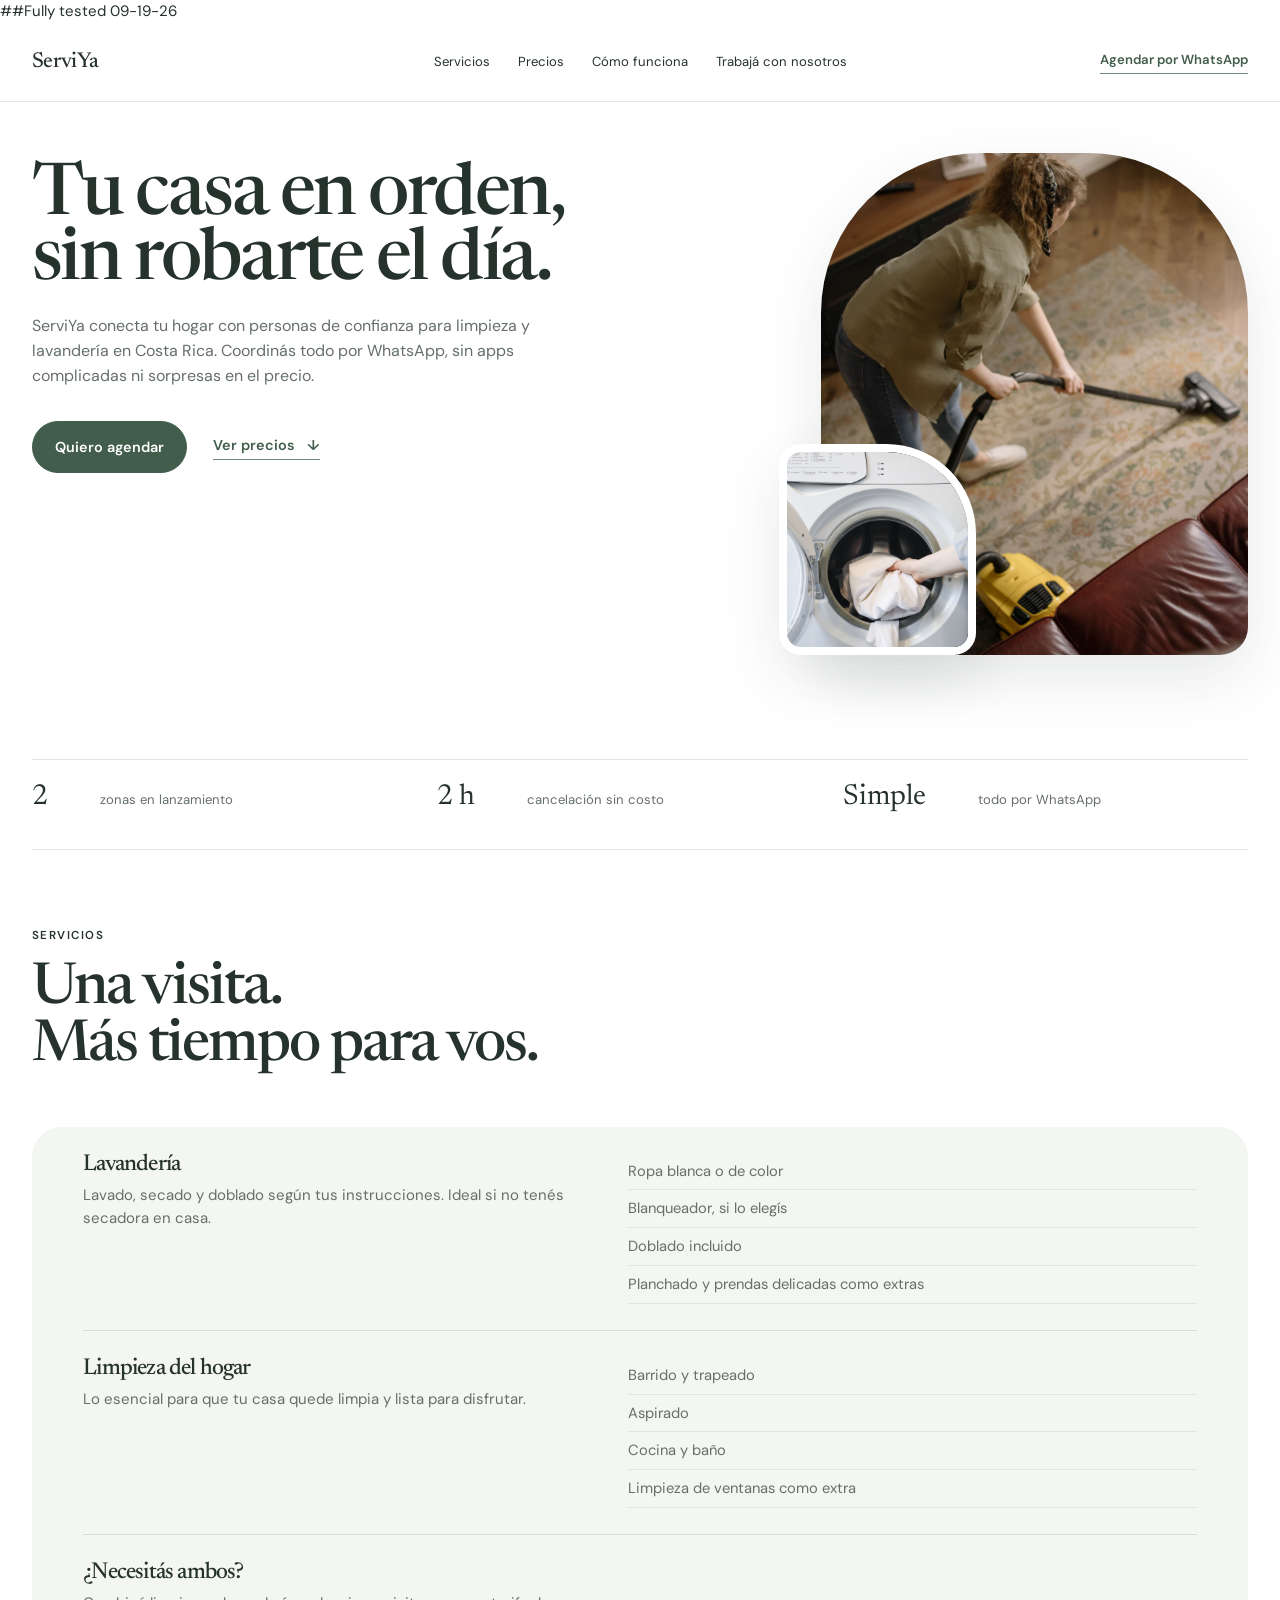
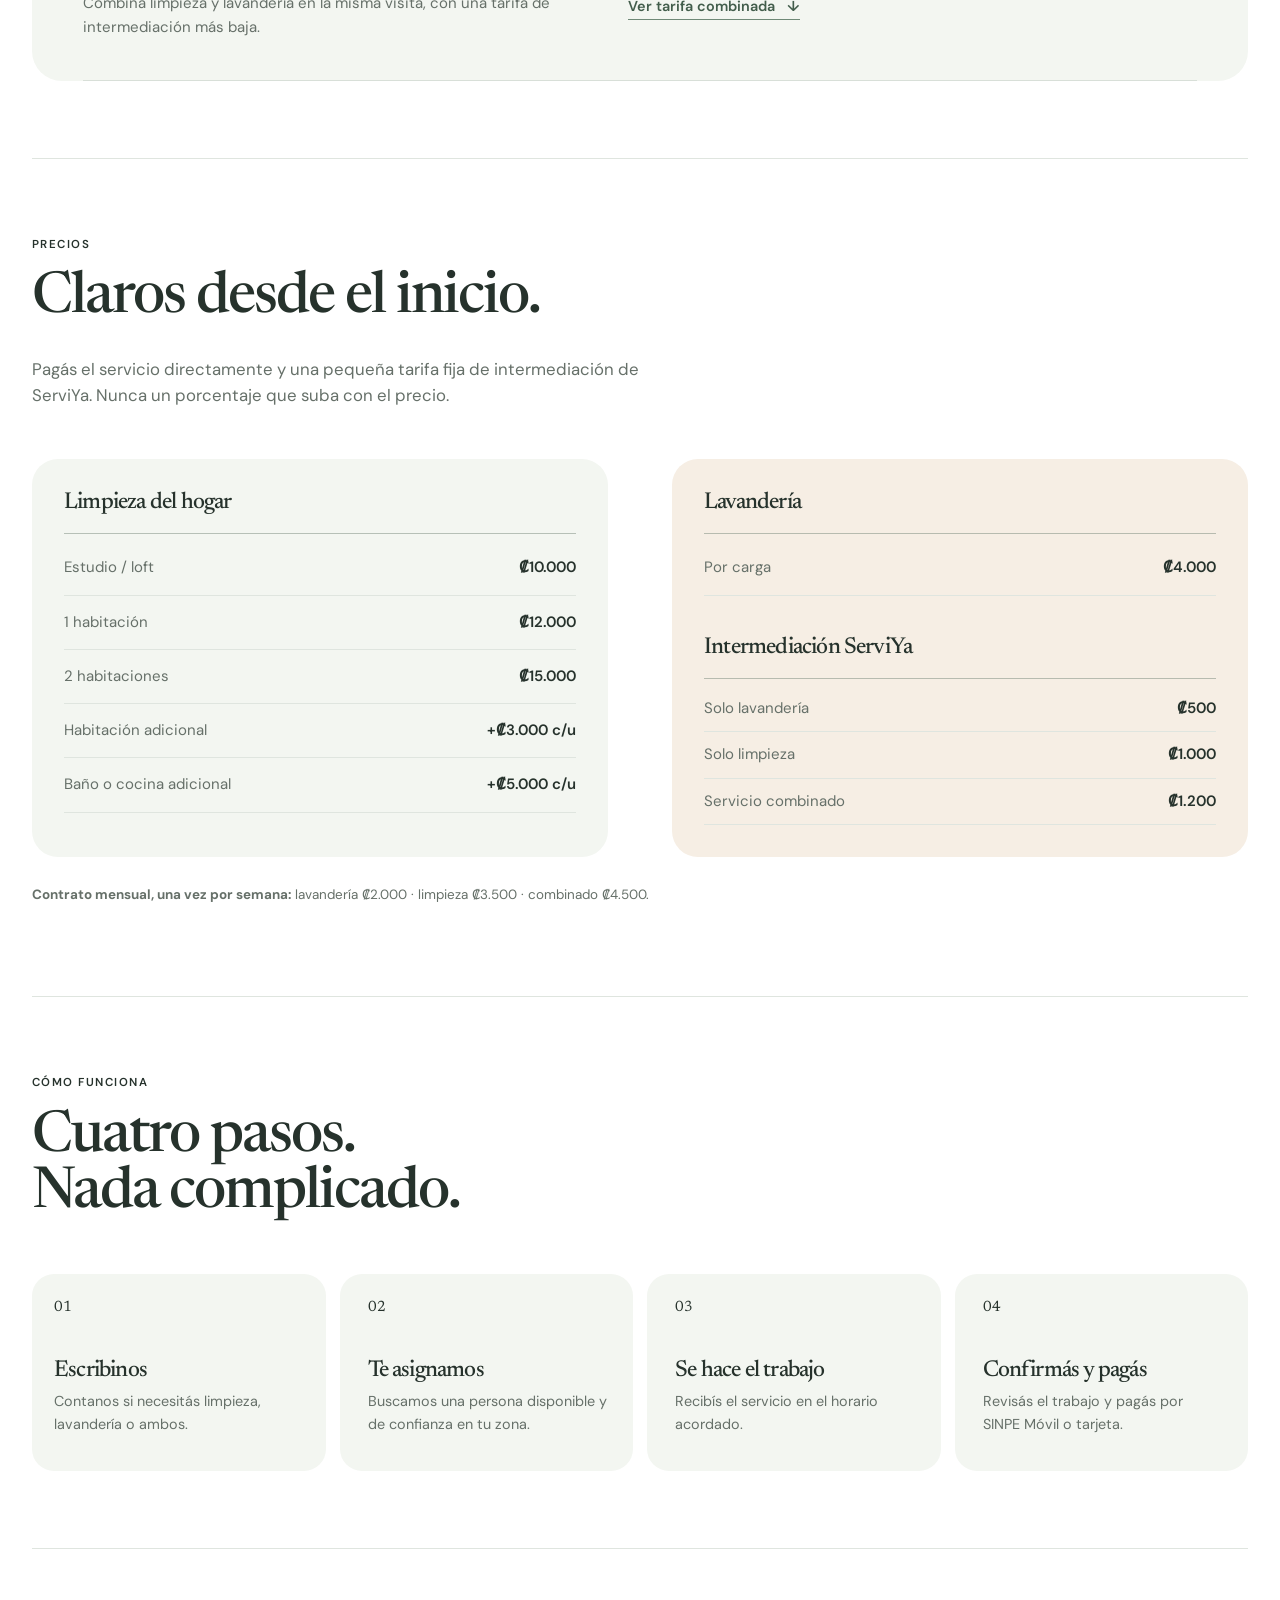
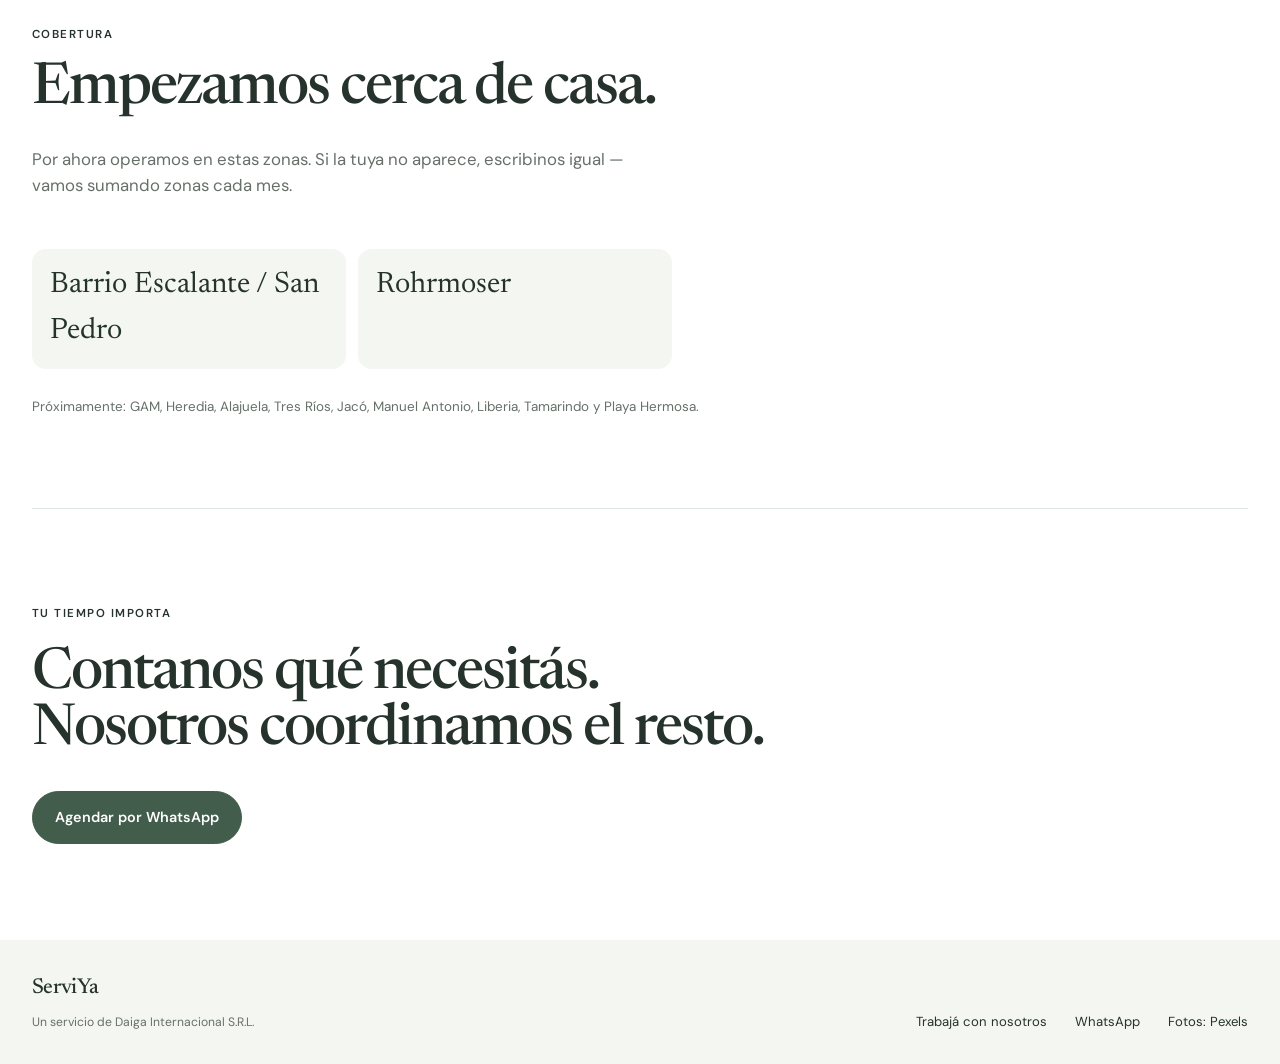
==== commit 9b7bd2b3: "Add comment about testing date in index.html" ====
--- a/index.html
+++ b/index.html
@@ -1,3 +1,4 @@
+##Fully tested 09-19-26
 <!doctype html>
 <html lang="es-CR">
 <head>
